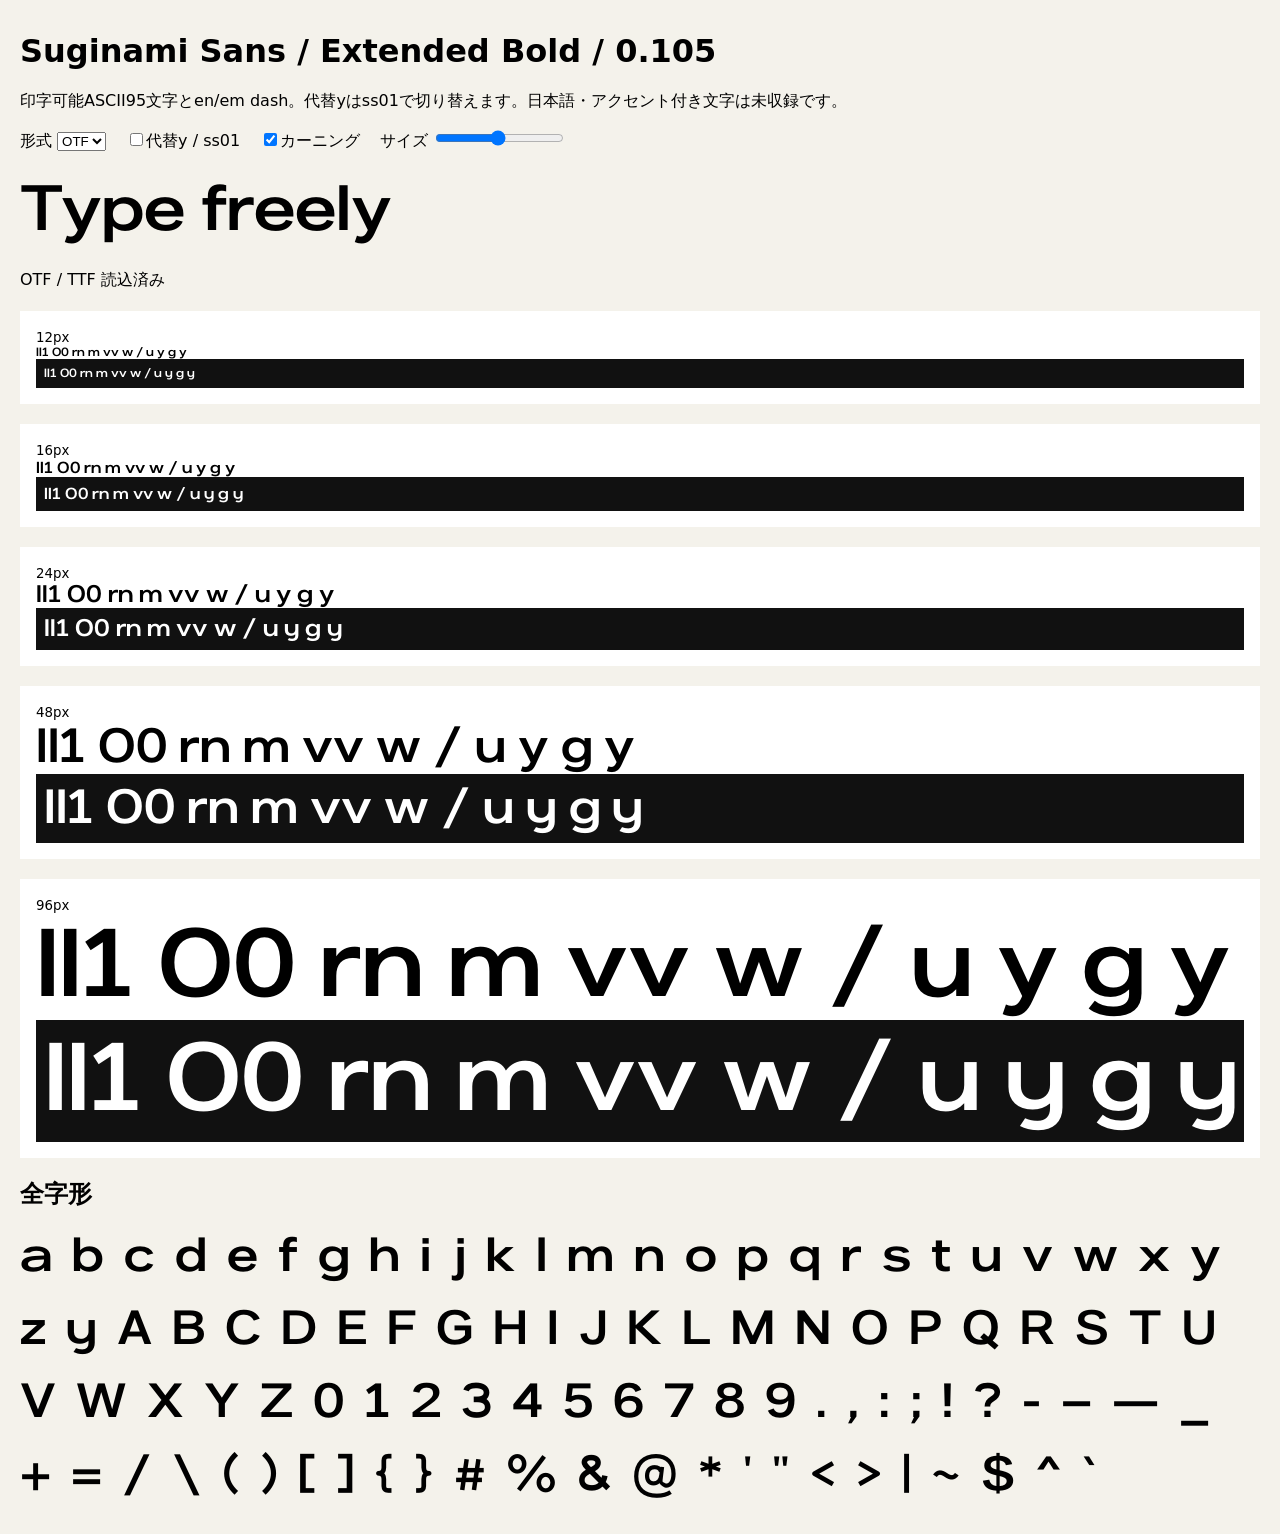
==== proofs/index.html @ 7ced7fb3 "Initialize standalone Suginami Sans Extended Bold 0.105" ====
<!doctype html><html lang="ja"><meta charset="utf-8"><meta name="viewport" content="width=device-width,initial-scale=1"><title>Suginami Sans — 文字見本</title>
<style>@font-face{font-family:SuginamiOTF;src:url('../fonts/SuginamiSans-ExtendedBold.otf');font-weight:700}@font-face{font-family:SuginamiTTF;src:url('../fonts/SuginamiSans-ExtendedBold.ttf');font-weight:700}:root{--face:SuginamiOTF}body{max-width:1400px;margin:32px auto;padding:0 20px;font-family:system-ui;background:#f4f2eb}section{margin:20px 0;padding:16px;background:white;overflow:auto}.sample{font-family:var(--face);font-weight:700;font-kerning:normal;font-synthesis:none;white-space:nowrap}.alt{font-feature-settings:"ss01" 1}.dark{background:#111;color:white;padding:8px}.grid{display:flex;flex-wrap:wrap;gap:20px}.grid span{font-size:48px}#editor{font-size:64px;overflow:auto;padding:24px 0}label{margin-right:20px}</style>
<h1>Suginami Sans / Extended Bold / 0.105</h1><p>印字可能ASCII95文字とen/em dash。代替yはss01で切り替えます。日本語・アクセント付き文字は未収録です。</p>
<label>形式 <select id="format"><option value="SuginamiOTF">OTF</option><option value="SuginamiTTF">TTF</option></select></label><label><input id="alternate" type="checkbox">代替y / ss01</label><label><input id="kern" type="checkbox" checked>カーニング</label><label>サイズ <input id="size" type="range" min="12" max="120" value="64"></label>
<div id="editor" class="sample" contenteditable="true" spellcheck="false">Type freely</div><div id="status" aria-live="polite">フォント読込中</div>
<section><small>12px</small><div class="sample" style="font-size:12px">Il1 O0 rn m vv w / u y g y</div><div class="sample alt dark" style="font-size:12px">Il1 O0 rn m vv w / u y g y</div></section><section><small>16px</small><div class="sample" style="font-size:16px">Il1 O0 rn m vv w / u y g y</div><div class="sample alt dark" style="font-size:16px">Il1 O0 rn m vv w / u y g y</div></section><section><small>24px</small><div class="sample" style="font-size:24px">Il1 O0 rn m vv w / u y g y</div><div class="sample alt dark" style="font-size:24px">Il1 O0 rn m vv w / u y g y</div></section><section><small>48px</small><div class="sample" style="font-size:48px">Il1 O0 rn m vv w / u y g y</div><div class="sample alt dark" style="font-size:48px">Il1 O0 rn m vv w / u y g y</div></section><section><small>96px</small><div class="sample" style="font-size:96px">Il1 O0 rn m vv w / u y g y</div><div class="sample alt dark" style="font-size:96px">Il1 O0 rn m vv w / u y g y</div></section><h2>全字形</h2><div class="grid"><span class="sample " title="a">a</span><span class="sample " title="b">b</span><span class="sample " title="c">c</span><span class="sample " title="d">d</span><span class="sample " title="e">e</span><span class="sample " title="f">f</span><span class="sample " title="g">g</span><span class="sample " title="h">h</span><span class="sample " title="i">i</span><span class="sample " title="j">j</span><span class="sample " title="k">k</span><span class="sample " title="l">l</span><span class="sample " title="m">m</span><span class="sample " title="n">n</span><span class="sample " title="o">o</span><span class="sample " title="p">p</span><span class="sample " title="q">q</span><span class="sample " title="r">r</span><span class="sample " title="s">s</span><span class="sample " title="t">t</span><span class="sample " title="u">u</span><span class="sample " title="v">v</span><span class="sample " title="w">w</span><span class="sample " title="x">x</span><span class="sample " title="y">y</span><span class="sample " title="z">z</span><span class="sample alt" title="y.alt">y</span><span class="sample " title="uni0041">A</span><span class="sample " title="uni0042">B</span><span class="sample " title="uni0043">C</span><span class="sample " title="uni0044">D</span><span class="sample " title="uni0045">E</span><span class="sample " title="uni0046">F</span><span class="sample " title="uni0047">G</span><span class="sample " title="uni0048">H</span><span class="sample " title="uni0049">I</span><span class="sample " title="uni004A">J</span><span class="sample " title="uni004B">K</span><span class="sample " title="uni004C">L</span><span class="sample " title="uni004D">M</span><span class="sample " title="uni004E">N</span><span class="sample " title="uni004F">O</span><span class="sample " title="uni0050">P</span><span class="sample " title="uni0051">Q</span><span class="sample " title="uni0052">R</span><span class="sample " title="uni0053">S</span><span class="sample " title="uni0054">T</span><span class="sample " title="uni0055">U</span><span class="sample " title="uni0056">V</span><span class="sample " title="uni0057">W</span><span class="sample " title="uni0058">X</span><span class="sample " title="uni0059">Y</span><span class="sample " title="uni005A">Z</span><span class="sample " title="uni0030">0</span><span class="sample " title="uni0031">1</span><span class="sample " title="uni0032">2</span><span class="sample " title="uni0033">3</span><span class="sample " title="uni0034">4</span><span class="sample " title="uni0035">5</span><span class="sample " title="uni0036">6</span><span class="sample " title="uni0037">7</span><span class="sample " title="uni0038">8</span><span class="sample " title="uni0039">9</span><span class="sample " title="uni002E">.</span><span class="sample " title="uni002C">,</span><span class="sample " title="uni003A">:</span><span class="sample " title="uni003B">;</span><span class="sample " title="uni0021">!</span><span class="sample " title="uni003F">?</span><span class="sample " title="uni002D">-</span><span class="sample " title="uni2013">–</span><span class="sample " title="uni2014">—</span><span class="sample " title="uni005F">_</span><span class="sample " title="uni002B">+</span><span class="sample " title="uni003D">=</span><span class="sample " title="uni002F">/</span><span class="sample " title="uni005C">\</span><span class="sample " title="uni0028">(</span><span class="sample " title="uni0029">)</span><span class="sample " title="uni005B">[</span><span class="sample " title="uni005D">]</span><span class="sample " title="uni007B">{</span><span class="sample " title="uni007D">}</span><span class="sample " title="uni0023">#</span><span class="sample " title="uni0025">%</span><span class="sample " title="uni0026">&amp;</span><span class="sample " title="uni0040">@</span><span class="sample " title="uni002A">*</span><span class="sample " title="uni0027">&#x27;</span><span class="sample " title="uni0022">&quot;</span><span class="sample " title="uni003C">&lt;</span><span class="sample " title="uni003E">&gt;</span><span class="sample " title="uni007C">|</span><span class="sample " title="uni007E">~</span><span class="sample " title="uni0024">$</span><span class="sample " title="uni005E">^</span><span class="sample " title="uni0060">`</span></div>
<script>const editor=document.getElementById('editor');document.getElementById('format').onchange=e=>document.documentElement.style.setProperty('--face',e.target.value);document.getElementById('alternate').onchange=e=>editor.classList.toggle('alt',e.target.checked);document.getElementById('kern').onchange=e=>editor.style.fontKerning=e.target.checked?'normal':'none';document.getElementById('size').oninput=e=>editor.style.fontSize=e.target.value+'px';Promise.all(['SuginamiOTF','SuginamiTTF'].map(f=>document.fonts.load('700 64px '+f,'Type freely'))).then(faces=>{document.getElementById('status').textContent=faces.every(f=>f.length)?'OTF / TTF 読込済み':'フォント読込失敗'}).catch(()=>document.getElementById('status').textContent='フォント読込失敗');</script></html>
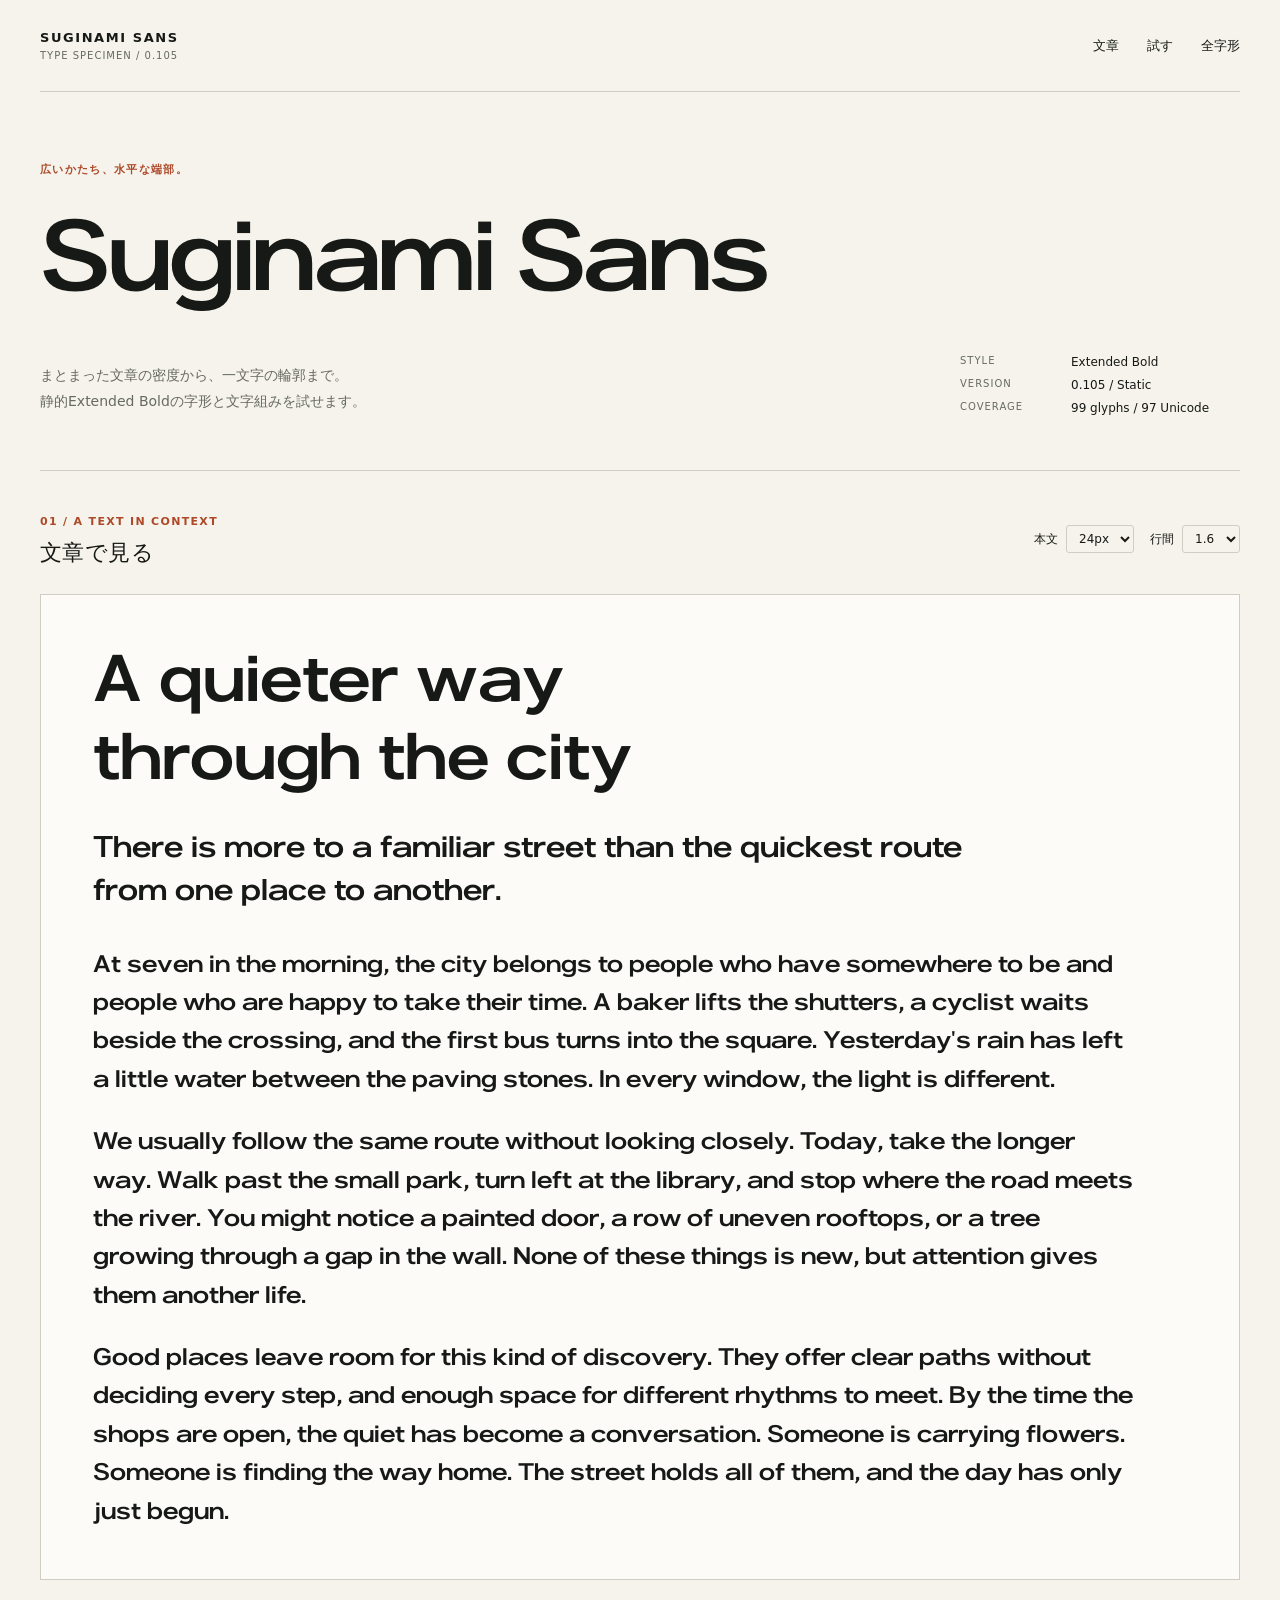
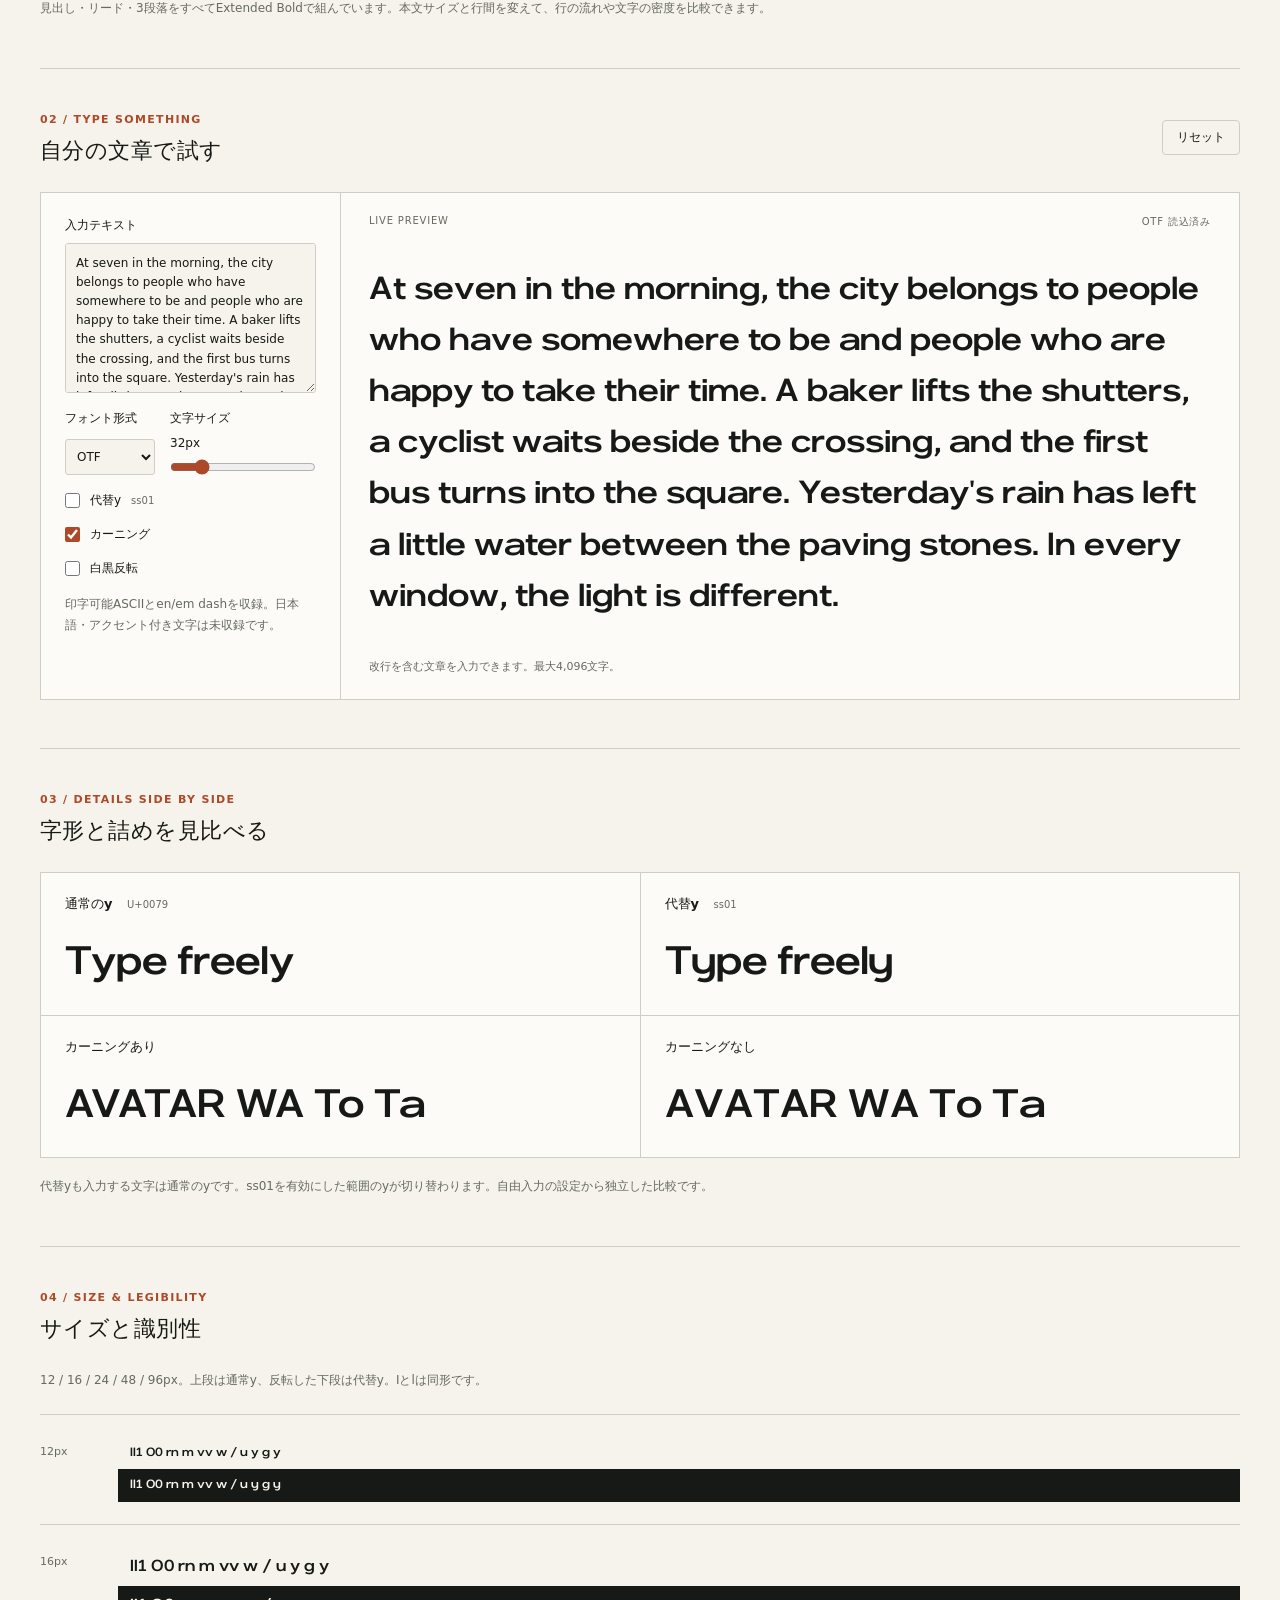
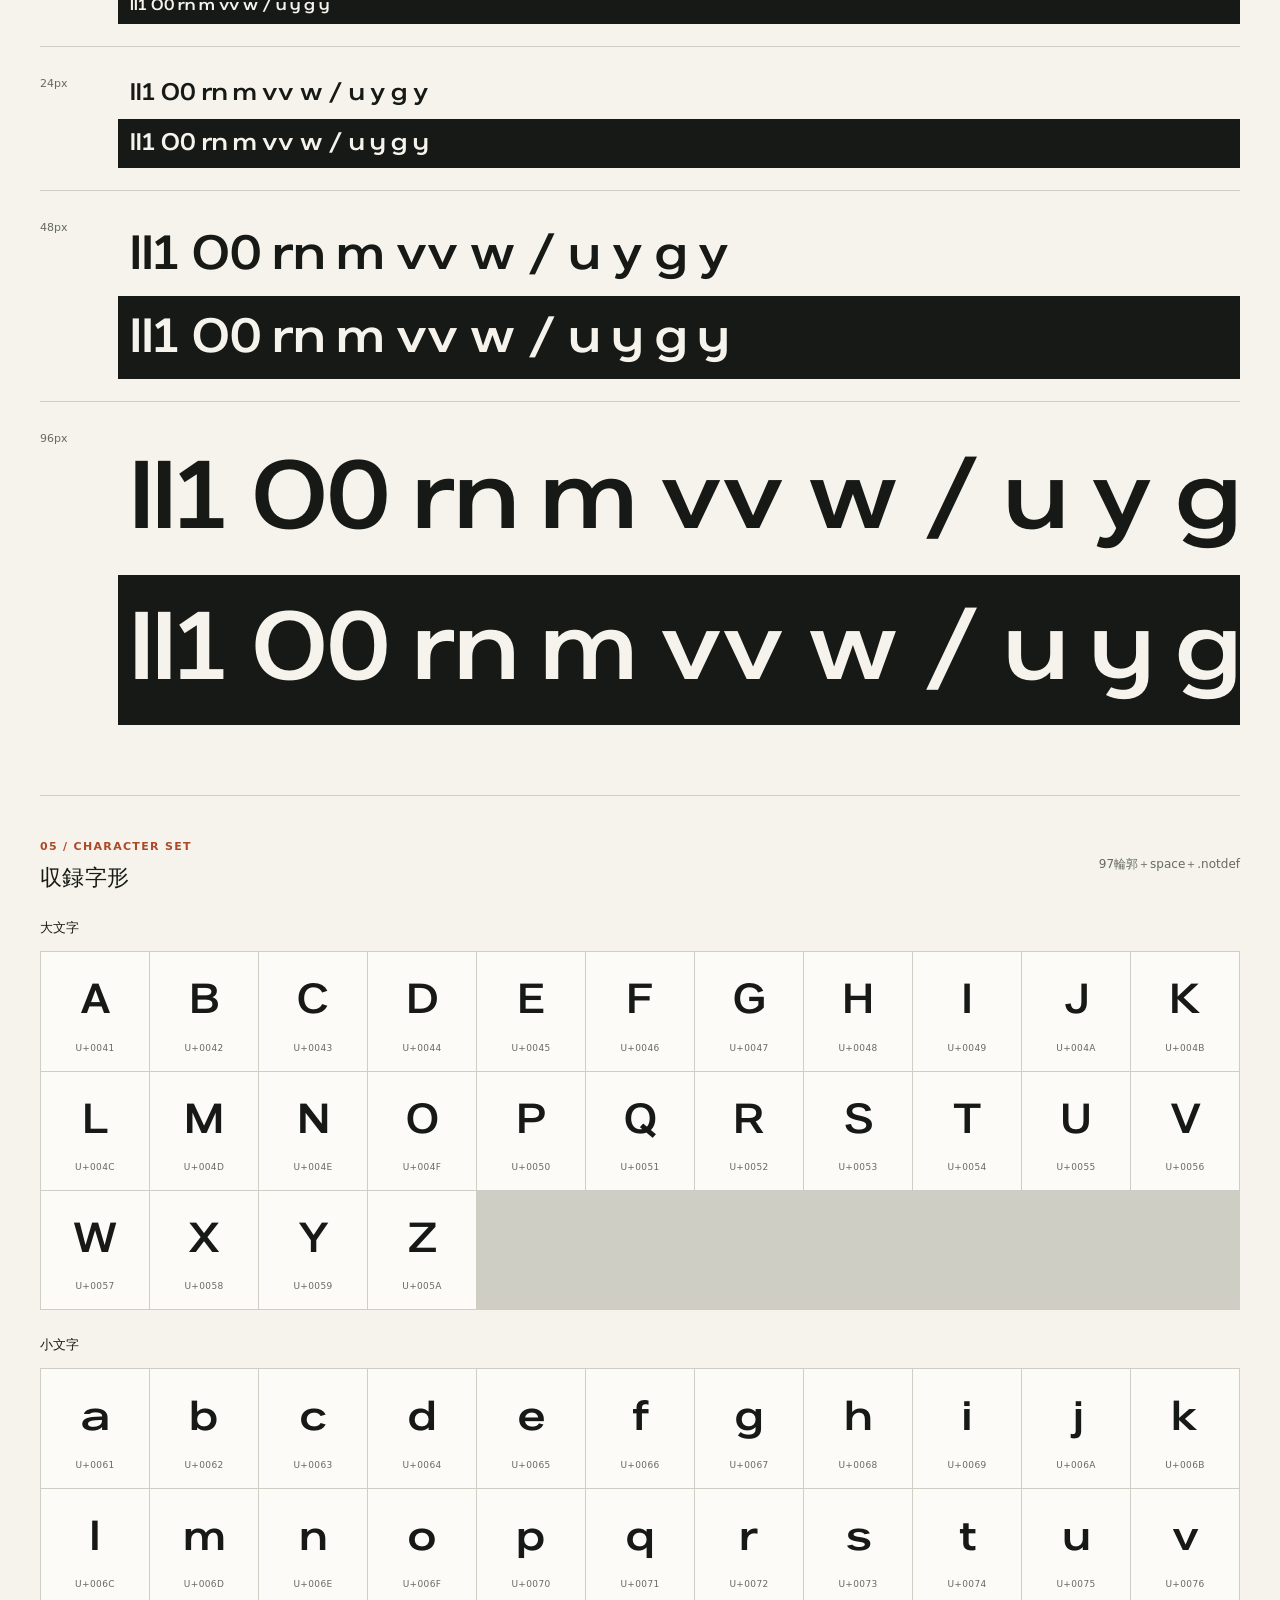
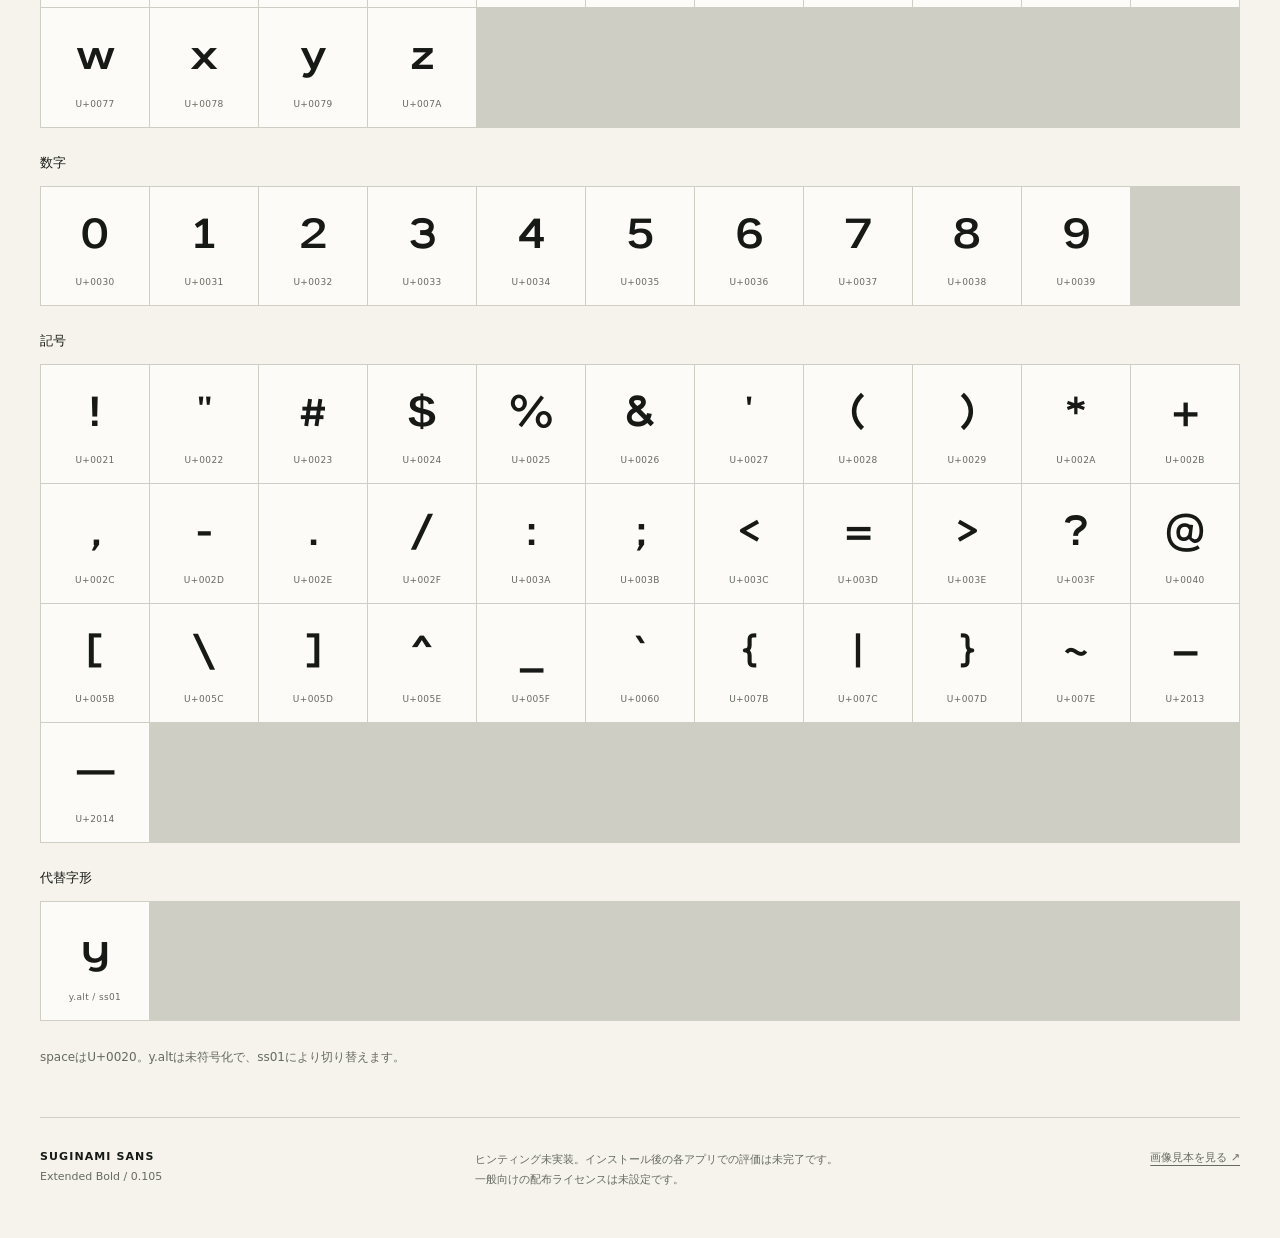
==== commit ce56bf21: "Expand prose specimens and package standalone Extended Bold release" ====
--- a/proofs/index.html
+++ b/proofs/index.html
@@ -1,7 +1,57 @@
-<!doctype html><html lang="ja"><meta charset="utf-8"><meta name="viewport" content="width=device-width,initial-scale=1"><title>Suginami Sans — 文字見本</title>
-<style>@font-face{font-family:SuginamiOTF;src:url('../fonts/SuginamiSans-ExtendedBold.otf');font-weight:700}@font-face{font-family:SuginamiTTF;src:url('../fonts/SuginamiSans-ExtendedBold.ttf');font-weight:700}:root{--face:SuginamiOTF}body{max-width:1400px;margin:32px auto;padding:0 20px;font-family:system-ui;background:#f4f2eb}section{margin:20px 0;padding:16px;background:white;overflow:auto}.sample{font-family:var(--face);font-weight:700;font-kerning:normal;font-synthesis:none;white-space:nowrap}.alt{font-feature-settings:"ss01" 1}.dark{background:#111;color:white;padding:8px}.grid{display:flex;flex-wrap:wrap;gap:20px}.grid span{font-size:48px}#editor{font-size:64px;overflow:auto;padding:24px 0}label{margin-right:20px}</style>
-<h1>Suginami Sans / Extended Bold / 0.105</h1><p>印字可能ASCII95文字とen/em dash。代替yはss01で切り替えます。日本語・アクセント付き文字は未収録です。</p>
-<label>形式 <select id="format"><option value="SuginamiOTF">OTF</option><option value="SuginamiTTF">TTF</option></select></label><label><input id="alternate" type="checkbox">代替y / ss01</label><label><input id="kern" type="checkbox" checked>カーニング</label><label>サイズ <input id="size" type="range" min="12" max="120" value="64"></label>
-<div id="editor" class="sample" contenteditable="true" spellcheck="false">Type freely</div><div id="status" aria-live="polite">フォント読込中</div>
-<section><small>12px</small><div class="sample" style="font-size:12px">Il1 O0 rn m vv w / u y g y</div><div class="sample alt dark" style="font-size:12px">Il1 O0 rn m vv w / u y g y</div></section><section><small>16px</small><div class="sample" style="font-size:16px">Il1 O0 rn m vv w / u y g y</div><div class="sample alt dark" style="font-size:16px">Il1 O0 rn m vv w / u y g y</div></section><section><small>24px</small><div class="sample" style="font-size:24px">Il1 O0 rn m vv w / u y g y</div><div class="sample alt dark" style="font-size:24px">Il1 O0 rn m vv w / u y g y</div></section><section><small>48px</small><div class="sample" style="font-size:48px">Il1 O0 rn m vv w / u y g y</div><div class="sample alt dark" style="font-size:48px">Il1 O0 rn m vv w / u y g y</div></section><section><small>96px</small><div class="sample" style="font-size:96px">Il1 O0 rn m vv w / u y g y</div><div class="sample alt dark" style="font-size:96px">Il1 O0 rn m vv w / u y g y</div></section><h2>全字形</h2><div class="grid"><span class="sample " title="a">a</span><span class="sample " title="b">b</span><span class="sample " title="c">c</span><span class="sample " title="d">d</span><span class="sample " title="e">e</span><span class="sample " title="f">f</span><span class="sample " title="g">g</span><span class="sample " title="h">h</span><span class="sample " title="i">i</span><span class="sample " title="j">j</span><span class="sample " title="k">k</span><span class="sample " title="l">l</span><span class="sample " title="m">m</span><span class="sample " title="n">n</span><span class="sample " title="o">o</span><span class="sample " title="p">p</span><span class="sample " title="q">q</span><span class="sample " title="r">r</span><span class="sample " title="s">s</span><span class="sample " title="t">t</span><span class="sample " title="u">u</span><span class="sample " title="v">v</span><span class="sample " title="w">w</span><span class="sample " title="x">x</span><span class="sample " title="y">y</span><span class="sample " title="z">z</span><span class="sample alt" title="y.alt">y</span><span class="sample " title="uni0041">A</span><span class="sample " title="uni0042">B</span><span class="sample " title="uni0043">C</span><span class="sample " title="uni0044">D</span><span class="sample " title="uni0045">E</span><span class="sample " title="uni0046">F</span><span class="sample " title="uni0047">G</span><span class="sample " title="uni0048">H</span><span class="sample " title="uni0049">I</span><span class="sample " title="uni004A">J</span><span class="sample " title="uni004B">K</span><span class="sample " title="uni004C">L</span><span class="sample " title="uni004D">M</span><span class="sample " title="uni004E">N</span><span class="sample " title="uni004F">O</span><span class="sample " title="uni0050">P</span><span class="sample " title="uni0051">Q</span><span class="sample " title="uni0052">R</span><span class="sample " title="uni0053">S</span><span class="sample " title="uni0054">T</span><span class="sample " title="uni0055">U</span><span class="sample " title="uni0056">V</span><span class="sample " title="uni0057">W</span><span class="sample " title="uni0058">X</span><span class="sample " title="uni0059">Y</span><span class="sample " title="uni005A">Z</span><span class="sample " title="uni0030">0</span><span class="sample " title="uni0031">1</span><span class="sample " title="uni0032">2</span><span class="sample " title="uni0033">3</span><span class="sample " title="uni0034">4</span><span class="sample " title="uni0035">5</span><span class="sample " title="uni0036">6</span><span class="sample " title="uni0037">7</span><span class="sample " title="uni0038">8</span><span class="sample " title="uni0039">9</span><span class="sample " title="uni002E">.</span><span class="sample " title="uni002C">,</span><span class="sample " title="uni003A">:</span><span class="sample " title="uni003B">;</span><span class="sample " title="uni0021">!</span><span class="sample " title="uni003F">?</span><span class="sample " title="uni002D">-</span><span class="sample " title="uni2013">–</span><span class="sample " title="uni2014">—</span><span class="sample " title="uni005F">_</span><span class="sample " title="uni002B">+</span><span class="sample " title="uni003D">=</span><span class="sample " title="uni002F">/</span><span class="sample " title="uni005C">\</span><span class="sample " title="uni0028">(</span><span class="sample " title="uni0029">)</span><span class="sample " title="uni005B">[</span><span class="sample " title="uni005D">]</span><span class="sample " title="uni007B">{</span><span class="sample " title="uni007D">}</span><span class="sample " title="uni0023">#</span><span class="sample " title="uni0025">%</span><span class="sample " title="uni0026">&amp;</span><span class="sample " title="uni0040">@</span><span class="sample " title="uni002A">*</span><span class="sample " title="uni0027">&#x27;</span><span class="sample " title="uni0022">&quot;</span><span class="sample " title="uni003C">&lt;</span><span class="sample " title="uni003E">&gt;</span><span class="sample " title="uni007C">|</span><span class="sample " title="uni007E">~</span><span class="sample " title="uni0024">$</span><span class="sample " title="uni005E">^</span><span class="sample " title="uni0060">`</span></div>
-<script>const editor=document.getElementById('editor');document.getElementById('format').onchange=e=>document.documentElement.style.setProperty('--face',e.target.value);document.getElementById('alternate').onchange=e=>editor.classList.toggle('alt',e.target.checked);document.getElementById('kern').onchange=e=>editor.style.fontKerning=e.target.checked?'normal':'none';document.getElementById('size').oninput=e=>editor.style.fontSize=e.target.value+'px';Promise.all(['SuginamiOTF','SuginamiTTF'].map(f=>document.fonts.load('700 64px '+f,'Type freely'))).then(faces=>{document.getElementById('status').textContent=faces.every(f=>f.length)?'OTF / TTF 読込済み':'フォント読込失敗'}).catch(()=>document.getElementById('status').textContent='フォント読込失敗');</script></html>+<!doctype html>
+<html lang="ja">
+<head>
+  <meta charset="utf-8">
+  <meta name="viewport" content="width=device-width,initial-scale=1">
+  <meta name="color-scheme" content="light dark">
+  <title>Suginami Sans — Extended Bold 見本</title>
+  <link rel="stylesheet" href="specimen.css">
+  <script id="specimen-data" type="application/json">{"version": "0.105", "encoded": [32, 33, 34, 35, 36, 37, 38, 39, 40, 41, 42, 43, 44, 45, 46, 47, 48, 49, 50, 51, 52, 53, 54, 55, 56, 57, 58, 59, 60, 61, 62, 63, 64, 65, 66, 67, 68, 69, 70, 71, 72, 73, 74, 75, 76, 77, 78, 79, 80, 81, 82, 83, 84, 85, 86, 87, 88, 89, 90, 91, 92, 93, 94, 95, 96, 97, 98, 99, 100, 101, 102, 103, 104, 105, 106, 107, 108, 109, 110, 111, 112, 113, 114, 115, 116, 117, 118, 119, 120, 121, 122, 123, 124, 125, 126, 8211, 8212], "article": {"title": "A quieter way through the city", "deck": "There is more to a familiar street than the quickest route from one place to another.", "paragraphs": ["At seven in the morning, the city belongs to people who have somewhere to be and people who are happy to take their time. A baker lifts the shutters, a cyclist waits beside the crossing, and the first bus turns into the square. Yesterday's rain has left a little water between the paving stones. In every window, the light is different.", "We usually follow the same route without looking closely. Today, take the longer way. Walk past the small park, turn left at the library, and stop where the road meets the river. You might notice a painted door, a row of uneven rooftops, or a tree growing through a gap in the wall. None of these things is new, but attention gives them another life.", "Good places leave room for this kind of discovery. They offer clear paths without deciding every step, and enough space for different rhythms to meet. By the time the shops are open, the quiet has become a conversation. Someone is carrying flowers. Someone is finding the way home. The street holds all of them, and the day has only just begun."]}, "expected_widths_100px": {"otf": {"default": 582.6, "alternate": 581.0, "kern_on": 909.2, "kern_off": 959.4}, "ttf": {"default": 582.6, "alternate": 581.0, "kern_on": 909.2, "kern_off": 959.4}}}</script>
+  <script src="specimen.js" defer></script>
+</head>
+<body>
+  <header class="masthead wrap">
+    <a class="identity" href="#top">SUGINAMI SANS<span>TYPE SPECIMEN / 0.105</span></a>
+    <nav aria-label="ページ内"><a href="#reading">文章</a><a href="#try">試す</a><a href="#characters">全字形</a></nav>
+  </header>
+  <main id="top" class="wrap">
+    <section class="intro" aria-labelledby="title">
+      <div class="eyebrow">広いかたち、水平な端部。</div>
+      <h1 id="title" class="face">Suginami Sans</h1>
+      <div class="intro-bottom"><p>まとまった文章の密度から、一文字の輪郭まで。<br>静的Extended Boldの字形と文字組みを試せます。</p><dl class="specs"><div><dt>STYLE</dt><dd>Extended Bold</dd></div><div><dt>VERSION</dt><dd>0.105 / Static</dd></div><div><dt>COVERAGE</dt><dd>99 glyphs / 97 Unicode</dd></div></dl></div>
+    </section>
+
+    <section id="reading" class="section" aria-labelledby="reading-title">
+      <div class="section-heading"><div><span class="eyebrow">01 / A TEXT IN CONTEXT</span><h2 id="reading-title">文章で見る</h2></div><div class="reading-controls"><label for="reading-size">本文 <select id="reading-size"><option value="16">16px</option><option value="24" selected>24px</option><option value="32">32px</option></select></label><label for="leading">行間 <select id="leading"><option value="1.3">1.3</option><option value="1.6" selected>1.6</option><option value="1.9">1.9</option></select></label></div></div>
+      <article class="reading face" lang="en"><h3>A quieter way through the city</h3><p class="deck">There is more to a familiar street than the quickest route from one place to another.</p><div id="paragraphs" class="paragraphs"><p>At seven in the morning, the city belongs to people who have somewhere to be and people who are happy to take their time. A baker lifts the shutters, a cyclist waits beside the crossing, and the first bus turns into the square. Yesterday&#x27;s rain has left a little water between the paving stones. In every window, the light is different.</p><p>We usually follow the same route without looking closely. Today, take the longer way. Walk past the small park, turn left at the library, and stop where the road meets the river. You might notice a painted door, a row of uneven rooftops, or a tree growing through a gap in the wall. None of these things is new, but attention gives them another life.</p><p>Good places leave room for this kind of discovery. They offer clear paths without deciding every step, and enough space for different rhythms to meet. By the time the shops are open, the quiet has become a conversation. Someone is carrying flowers. Someone is finding the way home. The street holds all of them, and the day has only just begun.</p></div></article>
+      <p class="hint">見出し・リード・3段落をすべてExtended Boldで組んでいます。本文サイズと行間を変えて、行の流れや文字の密度を比較できます。</p>
+    </section>
+
+    <section id="try" class="section" aria-labelledby="try-title">
+      <div class="section-heading"><div><span class="eyebrow">02 / TYPE SOMETHING</span><h2 id="try-title">自分の文章で試す</h2></div><button id="reset" class="quiet" type="button">リセット</button></div>
+      <div class="workspace">
+        <div class="settings">
+          <label class="field" for="text-input">入力テキスト<textarea id="text-input" rows="6" maxlength="4096" spellcheck="false"></textarea></label>
+          <div class="control-row"><label class="field" for="format">フォント形式<select id="format"><option value="otf">OTF</option><option value="ttf">TTF</option></select></label><label class="field" for="size">文字サイズ <output id="size-label" for="size">32px</output><input id="size" type="range" min="12" max="120" value="32"></label></div>
+          <label class="check"><input id="alternate" type="checkbox">代替y <span>ss01</span></label>
+          <label class="check"><input id="kern" type="checkbox" checked>カーニング</label>
+          <label class="check"><input id="reverse" type="checkbox">白黒反転</label>
+          <p class="hint">印字可能ASCIIとen/em dashを収録。日本語・アクセント付き文字は未収録です。</p>
+        </div>
+        <div class="preview-area"><div class="preview-caption"><span>LIVE PREVIEW</span><span id="font-status" role="status">読込中…</span></div><div id="preview" class="face" aria-label="入力テキストの見本"></div><p id="unsupported" class="warning" role="status" hidden></p><p class="preview-note">改行を含む文章を入力できます。最大4,096文字。</p></div>
+      </div>
+    </section>
+
+    <section id="compare" class="section" aria-labelledby="compare-title">
+      <div class="section-heading"><div><span class="eyebrow">03 / DETAILS SIDE BY SIDE</span><h2 id="compare-title">字形と詰めを見比べる</h2></div></div>
+      <div class="comparison-grid"><article class="comparison"><h3>通常のy <span>U+0079</span></h3><div class="scroll"><span id="compare-default" class="face comparison-text">Type freely</span></div></article><article class="comparison"><h3>代替y <span>ss01</span></h3><div class="scroll"><span id="compare-alternate" class="face comparison-text alternate">Type freely</span></div></article><article class="comparison"><h3>カーニングあり</h3><div class="scroll"><span id="compare-kern-on" class="face comparison-text">AVATAR WA To Ta</span></div></article><article class="comparison"><h3>カーニングなし</h3><div class="scroll"><span id="compare-kern-off" class="face comparison-text unkerned">AVATAR WA To Ta</span></div></article></div>
+      <p class="hint">代替yも入力する文字は通常のyです。ss01を有効にした範囲のyが切り替わります。自由入力の設定から独立した比較です。</p>
+    </section>
+
+    <section id="sizes" class="section" aria-labelledby="sizes-title"><div class="section-heading"><div><span class="eyebrow">04 / SIZE & LEGIBILITY</span><h2 id="sizes-title">サイズと識別性</h2></div></div><p class="hint">12 / 16 / 24 / 48 / 96px。上段は通常y、反転した下段は代替y。Iとlは同形です。</p><div class="size-list"><div class="size-row"><small>12px</small><div class="scroll"><div class="face size-example" style="font-size:12px">Il1 O0 rn m vv w / u y g y</div><div class="face size-example alternate inverse" style="font-size:12px">Il1 O0 rn m vv w / u y g y</div></div></div><div class="size-row"><small>16px</small><div class="scroll"><div class="face size-example" style="font-size:16px">Il1 O0 rn m vv w / u y g y</div><div class="face size-example alternate inverse" style="font-size:16px">Il1 O0 rn m vv w / u y g y</div></div></div><div class="size-row"><small>24px</small><div class="scroll"><div class="face size-example" style="font-size:24px">Il1 O0 rn m vv w / u y g y</div><div class="face size-example alternate inverse" style="font-size:24px">Il1 O0 rn m vv w / u y g y</div></div></div><div class="size-row"><small>48px</small><div class="scroll"><div class="face size-example" style="font-size:48px">Il1 O0 rn m vv w / u y g y</div><div class="face size-example alternate inverse" style="font-size:48px">Il1 O0 rn m vv w / u y g y</div></div></div><div class="size-row"><small>96px</small><div class="scroll"><div class="face size-example" style="font-size:96px">Il1 O0 rn m vv w / u y g y</div><div class="face size-example alternate inverse" style="font-size:96px">Il1 O0 rn m vv w / u y g y</div></div></div></div></section>
+
+    <section id="characters" class="section" aria-labelledby="characters-title"><div class="section-heading"><div><span class="eyebrow">05 / CHARACTER SET</span><h2 id="characters-title">収録字形</h2></div><span class="hint">97輪郭＋space＋.notdef</span></div><h3>大文字</h3><div class="glyph-grid"><div class="glyph"><span class="face">A</span><small>U+0041</small></div><div class="glyph"><span class="face">B</span><small>U+0042</small></div><div class="glyph"><span class="face">C</span><small>U+0043</small></div><div class="glyph"><span class="face">D</span><small>U+0044</small></div><div class="glyph"><span class="face">E</span><small>U+0045</small></div><div class="glyph"><span class="face">F</span><small>U+0046</small></div><div class="glyph"><span class="face">G</span><small>U+0047</small></div><div class="glyph"><span class="face">H</span><small>U+0048</small></div><div class="glyph"><span class="face">I</span><small>U+0049</small></div><div class="glyph"><span class="face">J</span><small>U+004A</small></div><div class="glyph"><span class="face">K</span><small>U+004B</small></div><div class="glyph"><span class="face">L</span><small>U+004C</small></div><div class="glyph"><span class="face">M</span><small>U+004D</small></div><div class="glyph"><span class="face">N</span><small>U+004E</small></div><div class="glyph"><span class="face">O</span><small>U+004F</small></div><div class="glyph"><span class="face">P</span><small>U+0050</small></div><div class="glyph"><span class="face">Q</span><small>U+0051</small></div><div class="glyph"><span class="face">R</span><small>U+0052</small></div><div class="glyph"><span class="face">S</span><small>U+0053</small></div><div class="glyph"><span class="face">T</span><small>U+0054</small></div><div class="glyph"><span class="face">U</span><small>U+0055</small></div><div class="glyph"><span class="face">V</span><small>U+0056</small></div><div class="glyph"><span class="face">W</span><small>U+0057</small></div><div class="glyph"><span class="face">X</span><small>U+0058</small></div><div class="glyph"><span class="face">Y</span><small>U+0059</small></div><div class="glyph"><span class="face">Z</span><small>U+005A</small></div></div><h3>小文字</h3><div class="glyph-grid"><div class="glyph"><span class="face">a</span><small>U+0061</small></div><div class="glyph"><span class="face">b</span><small>U+0062</small></div><div class="glyph"><span class="face">c</span><small>U+0063</small></div><div class="glyph"><span class="face">d</span><small>U+0064</small></div><div class="glyph"><span class="face">e</span><small>U+0065</small></div><div class="glyph"><span class="face">f</span><small>U+0066</small></div><div class="glyph"><span class="face">g</span><small>U+0067</small></div><div class="glyph"><span class="face">h</span><small>U+0068</small></div><div class="glyph"><span class="face">i</span><small>U+0069</small></div><div class="glyph"><span class="face">j</span><small>U+006A</small></div><div class="glyph"><span class="face">k</span><small>U+006B</small></div><div class="glyph"><span class="face">l</span><small>U+006C</small></div><div class="glyph"><span class="face">m</span><small>U+006D</small></div><div class="glyph"><span class="face">n</span><small>U+006E</small></div><div class="glyph"><span class="face">o</span><small>U+006F</small></div><div class="glyph"><span class="face">p</span><small>U+0070</small></div><div class="glyph"><span class="face">q</span><small>U+0071</small></div><div class="glyph"><span class="face">r</span><small>U+0072</small></div><div class="glyph"><span class="face">s</span><small>U+0073</small></div><div class="glyph"><span class="face">t</span><small>U+0074</small></div><div class="glyph"><span class="face">u</span><small>U+0075</small></div><div class="glyph"><span class="face">v</span><small>U+0076</small></div><div class="glyph"><span class="face">w</span><small>U+0077</small></div><div class="glyph"><span class="face">x</span><small>U+0078</small></div><div class="glyph"><span class="face">y</span><small>U+0079</small></div><div class="glyph"><span class="face">z</span><small>U+007A</small></div></div><h3>数字</h3><div class="glyph-grid"><div class="glyph"><span class="face">0</span><small>U+0030</small></div><div class="glyph"><span class="face">1</span><small>U+0031</small></div><div class="glyph"><span class="face">2</span><small>U+0032</small></div><div class="glyph"><span class="face">3</span><small>U+0033</small></div><div class="glyph"><span class="face">4</span><small>U+0034</small></div><div class="glyph"><span class="face">5</span><small>U+0035</small></div><div class="glyph"><span class="face">6</span><small>U+0036</small></div><div class="glyph"><span class="face">7</span><small>U+0037</small></div><div class="glyph"><span class="face">8</span><small>U+0038</small></div><div class="glyph"><span class="face">9</span><small>U+0039</small></div></div><h3>記号</h3><div class="glyph-grid"><div class="glyph"><span class="face">!</span><small>U+0021</small></div><div class="glyph"><span class="face">&quot;</span><small>U+0022</small></div><div class="glyph"><span class="face">#</span><small>U+0023</small></div><div class="glyph"><span class="face">$</span><small>U+0024</small></div><div class="glyph"><span class="face">%</span><small>U+0025</small></div><div class="glyph"><span class="face">&amp;</span><small>U+0026</small></div><div class="glyph"><span class="face">&#x27;</span><small>U+0027</small></div><div class="glyph"><span class="face">(</span><small>U+0028</small></div><div class="glyph"><span class="face">)</span><small>U+0029</small></div><div class="glyph"><span class="face">*</span><small>U+002A</small></div><div class="glyph"><span class="face">+</span><small>U+002B</small></div><div class="glyph"><span class="face">,</span><small>U+002C</small></div><div class="glyph"><span class="face">-</span><small>U+002D</small></div><div class="glyph"><span class="face">.</span><small>U+002E</small></div><div class="glyph"><span class="face">/</span><small>U+002F</small></div><div class="glyph"><span class="face">:</span><small>U+003A</small></div><div class="glyph"><span class="face">;</span><small>U+003B</small></div><div class="glyph"><span class="face">&lt;</span><small>U+003C</small></div><div class="glyph"><span class="face">=</span><small>U+003D</small></div><div class="glyph"><span class="face">&gt;</span><small>U+003E</small></div><div class="glyph"><span class="face">?</span><small>U+003F</small></div><div class="glyph"><span class="face">@</span><small>U+0040</small></div><div class="glyph"><span class="face">[</span><small>U+005B</small></div><div class="glyph"><span class="face">\</span><small>U+005C</small></div><div class="glyph"><span class="face">]</span><small>U+005D</small></div><div class="glyph"><span class="face">^</span><small>U+005E</small></div><div class="glyph"><span class="face">_</span><small>U+005F</small></div><div class="glyph"><span class="face">`</span><small>U+0060</small></div><div class="glyph"><span class="face">{</span><small>U+007B</small></div><div class="glyph"><span class="face">|</span><small>U+007C</small></div><div class="glyph"><span class="face">}</span><small>U+007D</small></div><div class="glyph"><span class="face">~</span><small>U+007E</small></div><div class="glyph"><span class="face">–</span><small>U+2013</small></div><div class="glyph"><span class="face">—</span><small>U+2014</small></div></div><h3>代替字形</h3><div class="glyph-grid"><div class="glyph"><span class="face alternate">y</span><small>y.alt / ss01</small></div></div><p class="hint">spaceはU+0020。y.altは未符号化で、ss01により切り替えます。</p></section>
+  </main>
+  <footer class="wrap"><div><strong>SUGINAMI SANS</strong><span>Extended Bold / 0.105</span></div><p>ヒンティング未実装。インストール後の各アプリでの評価は未完了です。<br>一般向けの配布ライセンスは未設定です。</p><a href="specimen.png">画像見本を見る ↗</a></footer>
+</body>
+</html>
--- a/proofs/specimen.css
+++ b/proofs/specimen.css
@@ -0,0 +1,8 @@
+@font-face{font-family:SuginamiOTF;src:url('../fonts/SuginamiSans-ExtendedBold.otf') format('opentype');font-weight:700;font-style:normal;font-display:block}
+@font-face{font-family:SuginamiTTF;src:url('../fonts/SuginamiSans-ExtendedBold.ttf') format('truetype');font-weight:700;font-style:normal;font-display:block}
+:root{--face:SuginamiOTF;--paper:#f5f3eb;--card:#fcfbf7;--ink:#171916;--muted:#666a60;--rule:#cfcec4;--accent:#ad4929;color-scheme:light;font-family:system-ui,-apple-system,"Segoe UI",sans-serif;color:var(--ink);background:var(--paper);font-size:15px}
+*{box-sizing:border-box}html{scroll-behavior:smooth;scroll-padding-top:24px}body{margin:0;color:var(--ink);background:var(--paper)}.wrap{width:min(1240px,calc(100% - 80px));margin-inline:auto}a{color:inherit;text-underline-offset:4px}button,input,select,textarea{font:inherit}button,select,input[type=checkbox],input[type=range]{cursor:pointer}button:focus-visible,input:focus-visible,select:focus-visible,textarea:focus-visible,a:focus-visible{outline:2px solid var(--accent);outline-offset:4px}button{color:inherit}.face{font-family:var(--face),sans-serif;font-weight:700;font-synthesis:none;font-kerning:normal;font-style:normal}.alternate{font-feature-settings:"ss01" 1}.unkerned{font-kerning:none}.masthead{display:flex;justify-content:space-between;align-items:center;padding-block:30px;border-bottom:1px solid var(--rule);gap:20px}.identity{text-decoration:none;font-size:13px;letter-spacing:.12em;font-weight:750;display:grid;gap:5px}.identity span{font-size:10px;letter-spacing:.1em;color:var(--muted);font-weight:450}nav{display:flex;gap:28px;font-size:13px}nav a{text-decoration:none}.intro{padding:70px 0 55px}.eyebrow{font-size:11px;letter-spacing:.12em;color:var(--accent);font-weight:650}h1{font-size:clamp(36px,7.8vw,104px);line-height:1.2;letter-spacing:-.025em;margin:24px 0 34px}.intro-bottom{display:flex;justify-content:space-between;align-items:end;gap:40px}.intro-bottom p{font-size:14px;color:var(--muted)}p{line-height:1.85;margin:0}.specs{margin:0;display:grid;gap:9px;min-width:280px}.specs div{display:grid;grid-template-columns:95px auto;gap:16px}.specs dt{font-size:10px;color:var(--muted);letter-spacing:.1em}.specs dd{font-size:12px;margin:0}.section{border-top:1px solid var(--rule);padding:40px 0 48px;min-width:0}.section-heading{display:flex;justify-content:space-between;align-items:center;gap:20px;margin-bottom:26px}h2{font-size:22px;font-weight:550;letter-spacing:.02em;margin:9px 0 0}h3{font-size:13px;font-weight:550;margin:25px 0 14px}h3 span{font-size:10px;font-weight:400;color:var(--muted);margin-left:10px}.quiet{background:none;border:1px solid var(--rule);border-radius:4px;padding:8px 14px;font-size:12px}.field{display:grid;gap:9px;font-size:12px}.field textarea,.field select,.reading-controls select{width:100%;min-width:0;background:var(--paper);color:var(--ink);border:1px solid var(--rule);border-radius:3px;padding:10px;line-height:1.6}.field textarea{resize:vertical;min-height:150px}.field select{padding:7px}.reading-controls{display:flex;gap:16px}.reading-controls label{display:flex;align-items:center;gap:8px;font-size:12px;white-space:nowrap}.reading-controls select{padding:5px 8px;width:auto}.reading{background:var(--card);border:1px solid var(--rule);padding:48px 52px;margin-bottom:18px}.reading h3{font:inherit;font-size:clamp(34px,5.2vw,66px);line-height:1.18;max-width:17ch;margin:0 0 28px}.reading .deck{font-size:clamp(20px,2.8vw,30px);line-height:1.45;margin:0 0 32px;max-width:45ch}.paragraphs{font-size:24px;line-height:1.6;max-width:65ch}.paragraphs p{line-height:inherit;margin:0 0 1em}.paragraphs p:last-child{margin:0}.workspace{display:grid;grid-template-columns:300px minmax(0,1fr);border:1px solid var(--rule);background:var(--card)}.settings{padding:24px;border-right:1px solid var(--rule);display:grid;gap:17px;align-content:start}.control-row{display:grid;grid-template-columns:90px minmax(0,1fr);gap:15px}input[type=range]{width:100%;accent-color:var(--accent);margin:0}input[type=checkbox]{accent-color:var(--accent);width:15px;height:15px;margin:0}.check{display:flex;align-items:center;gap:10px;font-size:12px}.check span{color:var(--muted);font-size:10px}.hint{font-size:12px;color:var(--muted);line-height:1.8}.preview-area{padding:22px 28px;min-width:0;display:flex;flex-direction:column;min-height:360px}.preview-caption{display:flex;justify-content:space-between;gap:12px;font-size:10px;letter-spacing:.08em;color:var(--muted)}#preview{font-size:32px;line-height:1.6;padding:35px 0;white-space:pre-wrap;overflow-wrap:anywhere;max-width:100%;min-height:210px;flex:1}.preview-note{font-size:11px;color:var(--muted)}.warning{font-size:12px;color:var(--accent);padding:10px 0}.comparison-grid{display:grid;grid-template-columns:minmax(0,1fr) minmax(0,1fr);gap:1px;background:var(--rule);border:1px solid var(--rule);margin-bottom:18px}.comparison{padding:22px 24px;background:var(--card);min-width:0}.comparison h3{margin:0 0 20px}.comparison-text{font-size:clamp(22px,3.1vw,42px);display:inline-block;white-space:nowrap;line-height:1.5}.scroll{overflow-x:auto;min-width:0;max-width:100%}.size-list{margin-top:22px}.size-row{display:grid;grid-template-columns:62px minmax(0,1fr);gap:16px;border-top:1px solid var(--rule);padding:22px 0}.size-row>small{font-size:11px;color:var(--muted);padding-top:8px}.size-example{white-space:nowrap;line-height:1.4;width:max-content;min-width:100%;padding:8px 12px}.inverse{background:var(--ink);color:var(--paper)}.glyph-grid{display:grid;grid-template-columns:repeat(auto-fill,minmax(105px,1fr));gap:1px;border:1px solid var(--rule);background:var(--rule);margin-bottom:26px}.glyph{display:flex;flex-direction:column;justify-content:center;align-items:center;gap:16px;padding:24px 8px 18px;background:var(--card);min-width:0}.glyph .face{font-size:42px;line-height:1.2}.glyph small{font-size:9px;color:var(--muted);letter-spacing:.04em}footer{border-top:1px solid var(--rule);display:flex;justify-content:space-between;gap:30px;padding-block:32px 48px;font-size:11px;color:var(--muted)}footer strong,footer span{display:block}footer strong{color:var(--ink);font-size:11px;letter-spacing:.1em;margin-bottom:7px}footer a{white-space:nowrap}body.reversed{--paper:#181b18;--card:#20241f;--ink:#f4f2e9;--muted:#b6baad;--rule:#444a40;--accent:#efa884}body.reversed input{color-scheme:dark}[hidden]{display:none!important}
+@media(max-width:800px){.wrap{width:calc(100% - 40px)}.intro{padding:44px 0 36px}.intro-bottom{display:block}.specs{margin-top:26px}.workspace{grid-template-columns:1fr}.settings{border-right:0;border-bottom:1px solid var(--rule)}.preview-area{min-height:260px}.reading{padding:28px}.section-heading{flex-wrap:wrap}.comparison-grid{grid-template-columns:1fr}.comparison-text{font-size:clamp(24px,5vw,40px)}footer{flex-wrap:wrap}.glyph-grid{grid-template-columns:repeat(auto-fill,minmax(78px,1fr))}.glyph .face{font-size:34px}nav{gap:16px}}
+@media(max-width:420px){.wrap{width:calc(100% - 28px)}.masthead{padding-block:20px}.identity{font-size:11px}.identity span{font-size:8px}nav{gap:12px;font-size:11px}.section{padding-block:30px}h2{font-size:20px}.settings,.preview-area{padding:20px}.reading{padding:22px}.paragraphs{font-size:24px}.size-row{grid-template-columns:40px minmax(0,1fr);gap:8px}.section-heading>.hint{max-width:100px;text-align:right}h1{font-size:clamp(26px,7.8vw,36px)}}
+@media(prefers-reduced-motion:reduce){html{scroll-behavior:auto}}
+@media print{.masthead nav,.settings,.quiet,.reading-controls,footer a{display:none}.wrap{width:100%}.intro{padding-top:20px}.workspace{display:block}.preview-area{min-height:150px}.reading{padding:24px}.section{break-inside:avoid}.scroll{overflow:visible}.size-example{font-size:24px!important}.glyph-grid{grid-template-columns:repeat(10,1fr)}body{--paper:white;--card:white;--ink:black;--rule:#ccc}}
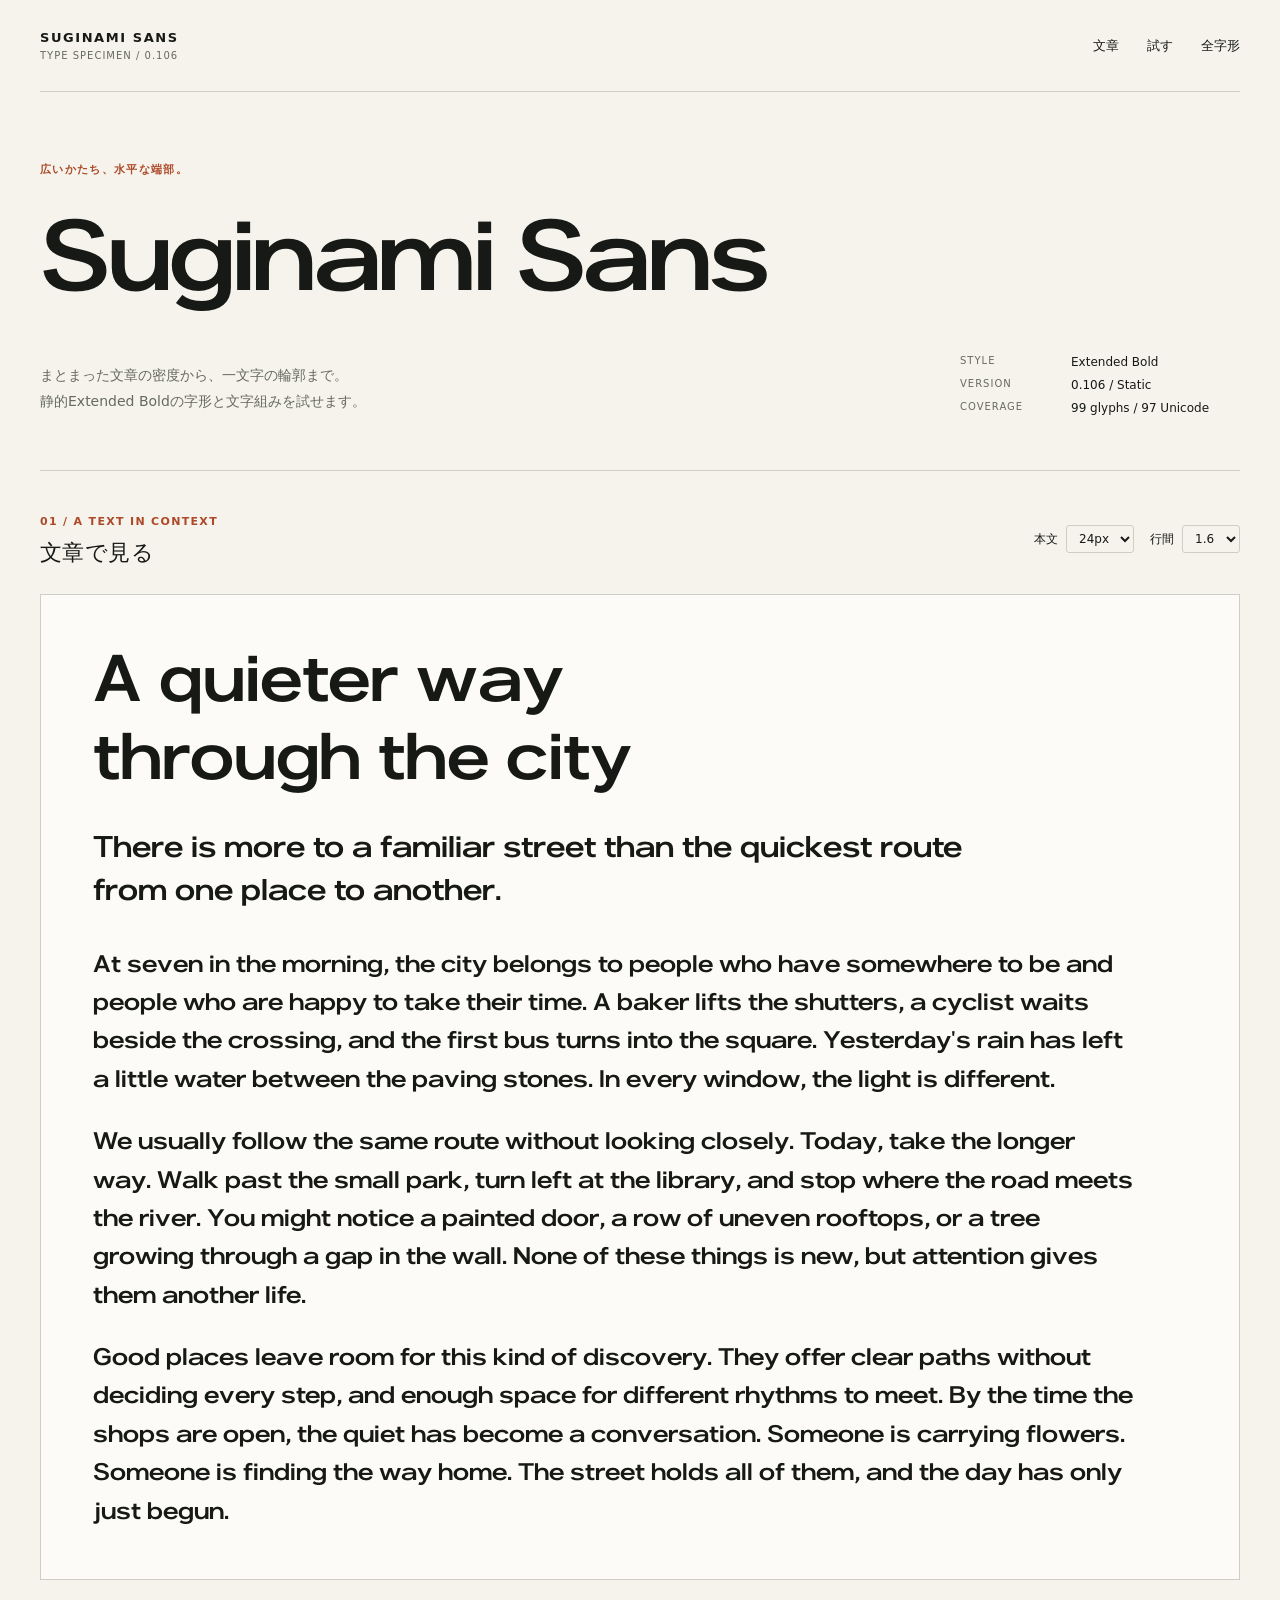
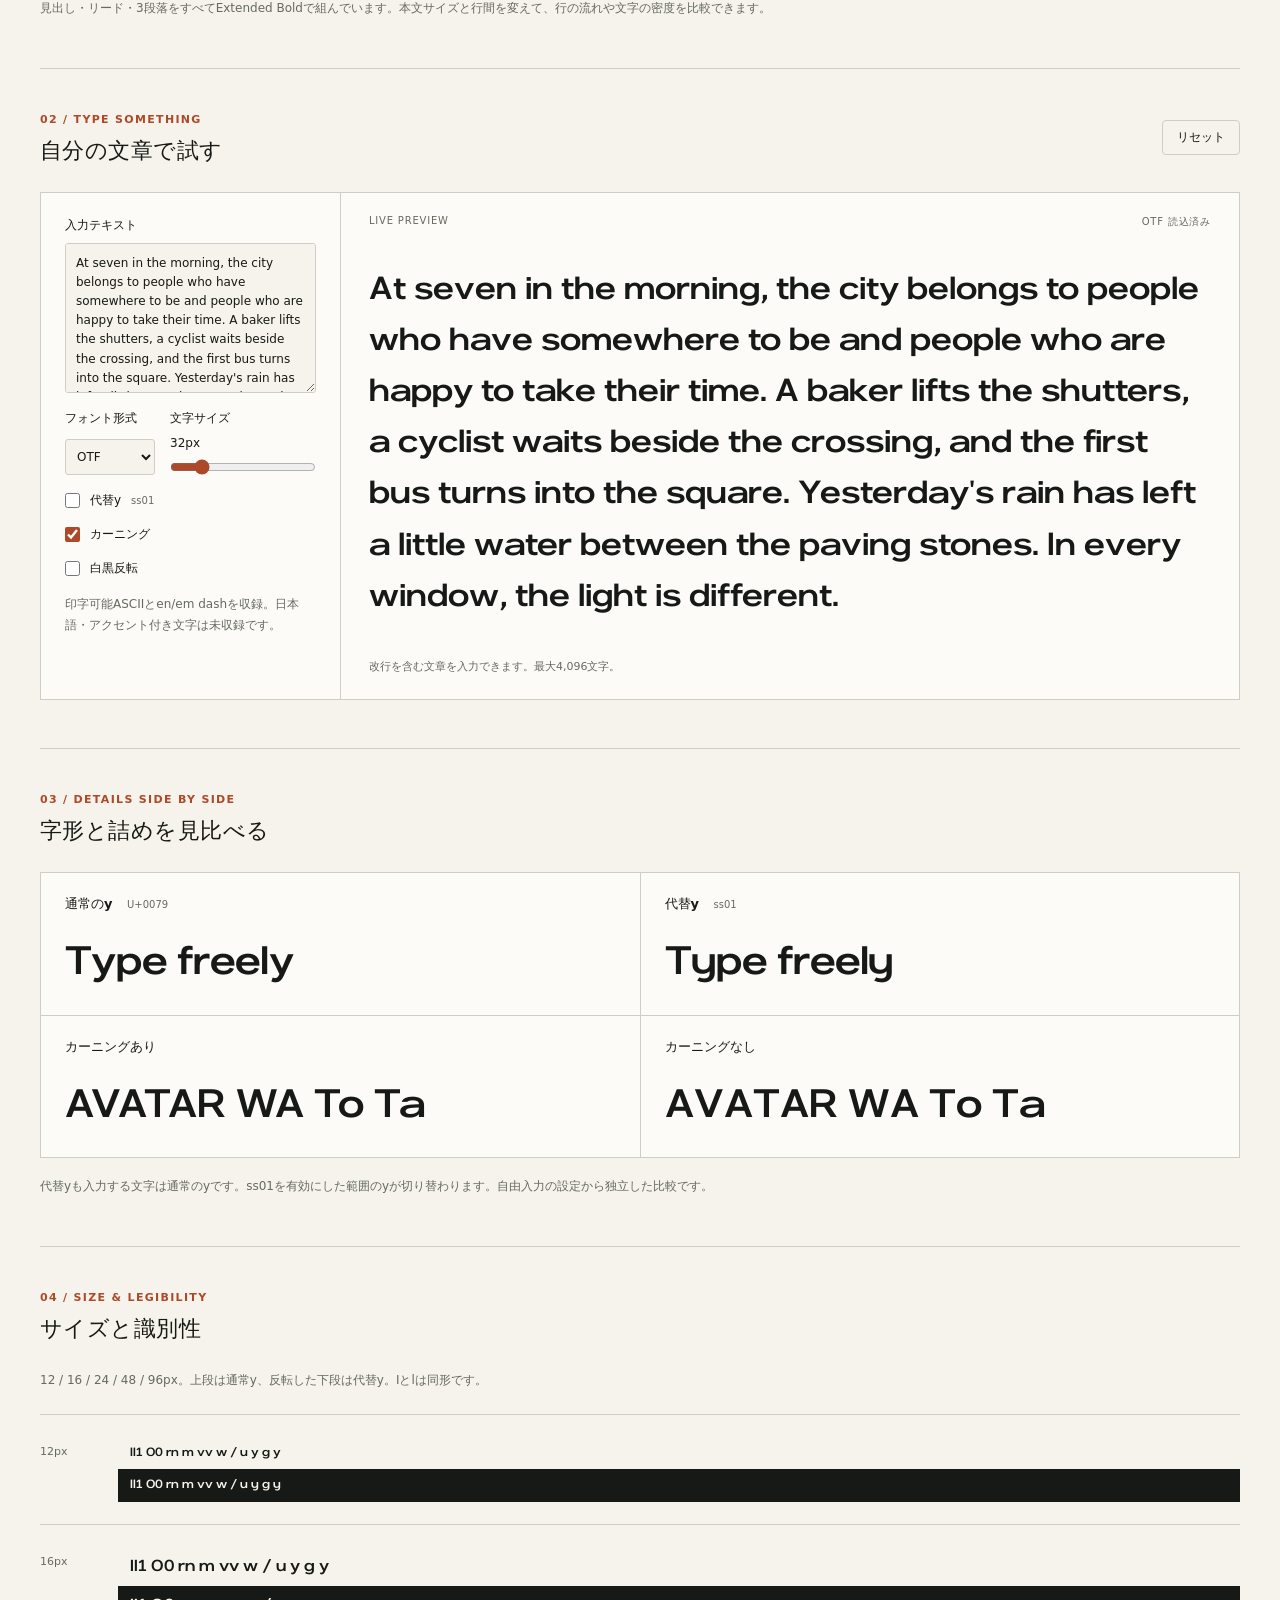
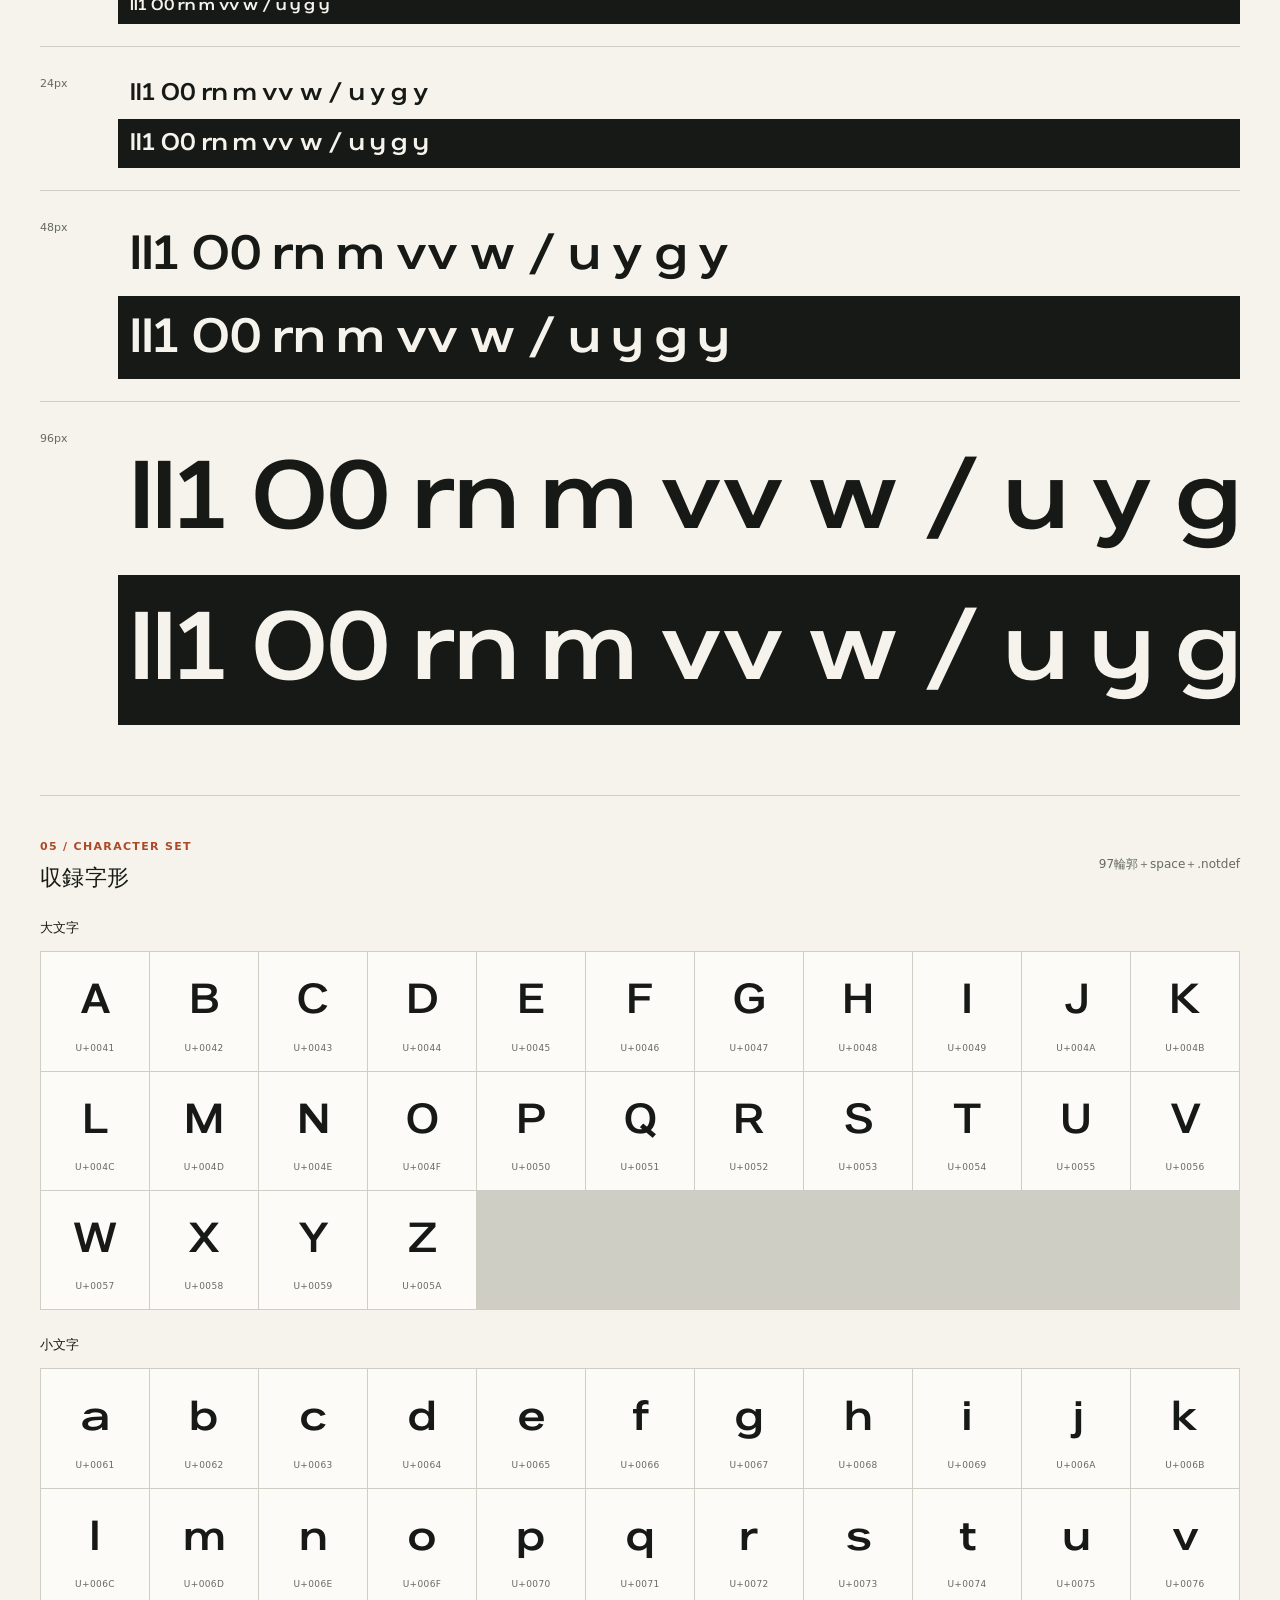
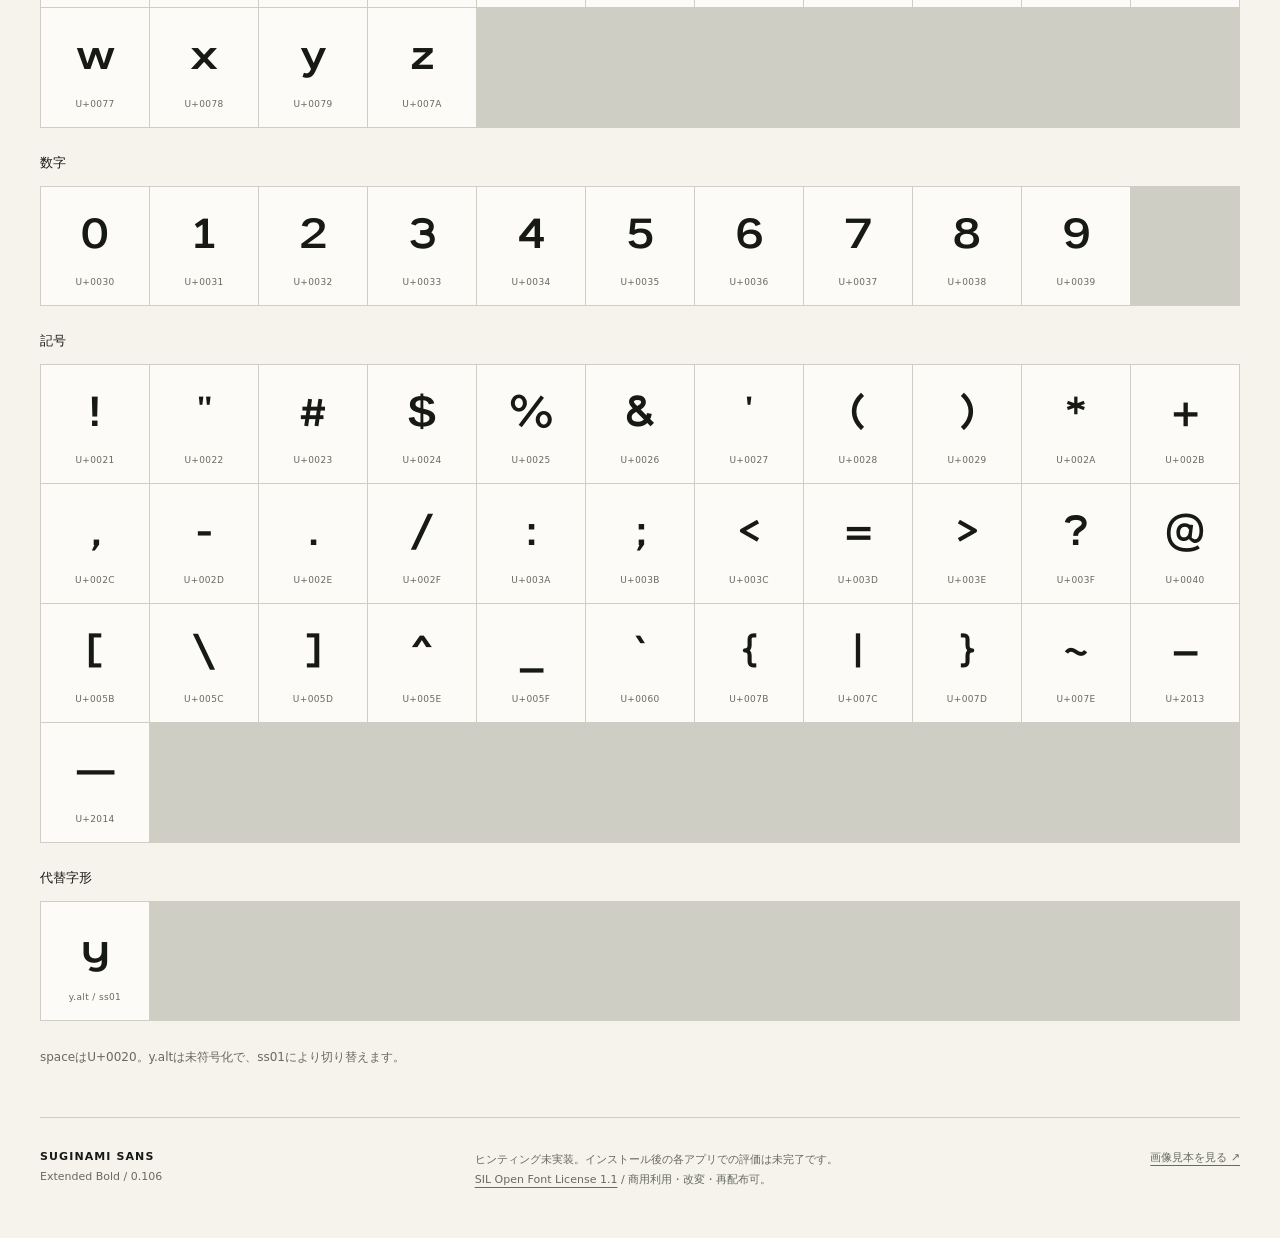
==== commit e65d320b: "License Suginami Sans under OFL 1.1 for public release 0.106" ====
--- a/proofs/index.html
+++ b/proofs/index.html
@@ -6,19 +6,19 @@
   <meta name="color-scheme" content="light dark">
   <title>Suginami Sans — Extended Bold 見本</title>
   <link rel="stylesheet" href="specimen.css">
-  <script id="specimen-data" type="application/json">{"version": "0.105", "encoded": [32, 33, 34, 35, 36, 37, 38, 39, 40, 41, 42, 43, 44, 45, 46, 47, 48, 49, 50, 51, 52, 53, 54, 55, 56, 57, 58, 59, 60, 61, 62, 63, 64, 65, 66, 67, 68, 69, 70, 71, 72, 73, 74, 75, 76, 77, 78, 79, 80, 81, 82, 83, 84, 85, 86, 87, 88, 89, 90, 91, 92, 93, 94, 95, 96, 97, 98, 99, 100, 101, 102, 103, 104, 105, 106, 107, 108, 109, 110, 111, 112, 113, 114, 115, 116, 117, 118, 119, 120, 121, 122, 123, 124, 125, 126, 8211, 8212], "article": {"title": "A quieter way through the city", "deck": "There is more to a familiar street than the quickest route from one place to another.", "paragraphs": ["At seven in the morning, the city belongs to people who have somewhere to be and people who are happy to take their time. A baker lifts the shutters, a cyclist waits beside the crossing, and the first bus turns into the square. Yesterday's rain has left a little water between the paving stones. In every window, the light is different.", "We usually follow the same route without looking closely. Today, take the longer way. Walk past the small park, turn left at the library, and stop where the road meets the river. You might notice a painted door, a row of uneven rooftops, or a tree growing through a gap in the wall. None of these things is new, but attention gives them another life.", "Good places leave room for this kind of discovery. They offer clear paths without deciding every step, and enough space for different rhythms to meet. By the time the shops are open, the quiet has become a conversation. Someone is carrying flowers. Someone is finding the way home. The street holds all of them, and the day has only just begun."]}, "expected_widths_100px": {"otf": {"default": 582.6, "alternate": 581.0, "kern_on": 909.2, "kern_off": 959.4}, "ttf": {"default": 582.6, "alternate": 581.0, "kern_on": 909.2, "kern_off": 959.4}}}</script>
+  <script id="specimen-data" type="application/json">{"version": "0.106", "encoded": [32, 33, 34, 35, 36, 37, 38, 39, 40, 41, 42, 43, 44, 45, 46, 47, 48, 49, 50, 51, 52, 53, 54, 55, 56, 57, 58, 59, 60, 61, 62, 63, 64, 65, 66, 67, 68, 69, 70, 71, 72, 73, 74, 75, 76, 77, 78, 79, 80, 81, 82, 83, 84, 85, 86, 87, 88, 89, 90, 91, 92, 93, 94, 95, 96, 97, 98, 99, 100, 101, 102, 103, 104, 105, 106, 107, 108, 109, 110, 111, 112, 113, 114, 115, 116, 117, 118, 119, 120, 121, 122, 123, 124, 125, 126, 8211, 8212], "article": {"title": "A quieter way through the city", "deck": "There is more to a familiar street than the quickest route from one place to another.", "paragraphs": ["At seven in the morning, the city belongs to people who have somewhere to be and people who are happy to take their time. A baker lifts the shutters, a cyclist waits beside the crossing, and the first bus turns into the square. Yesterday's rain has left a little water between the paving stones. In every window, the light is different.", "We usually follow the same route without looking closely. Today, take the longer way. Walk past the small park, turn left at the library, and stop where the road meets the river. You might notice a painted door, a row of uneven rooftops, or a tree growing through a gap in the wall. None of these things is new, but attention gives them another life.", "Good places leave room for this kind of discovery. They offer clear paths without deciding every step, and enough space for different rhythms to meet. By the time the shops are open, the quiet has become a conversation. Someone is carrying flowers. Someone is finding the way home. The street holds all of them, and the day has only just begun."]}, "expected_widths_100px": {"otf": {"default": 582.6, "alternate": 581.0, "kern_on": 909.2, "kern_off": 959.4}, "ttf": {"default": 582.6, "alternate": 581.0, "kern_on": 909.2, "kern_off": 959.4}}}</script>
   <script src="specimen.js" defer></script>
 </head>
 <body>
   <header class="masthead wrap">
-    <a class="identity" href="#top">SUGINAMI SANS<span>TYPE SPECIMEN / 0.105</span></a>
+    <a class="identity" href="#top">SUGINAMI SANS<span>TYPE SPECIMEN / 0.106</span></a>
     <nav aria-label="ページ内"><a href="#reading">文章</a><a href="#try">試す</a><a href="#characters">全字形</a></nav>
   </header>
   <main id="top" class="wrap">
     <section class="intro" aria-labelledby="title">
       <div class="eyebrow">広いかたち、水平な端部。</div>
       <h1 id="title" class="face">Suginami Sans</h1>
-      <div class="intro-bottom"><p>まとまった文章の密度から、一文字の輪郭まで。<br>静的Extended Boldの字形と文字組みを試せます。</p><dl class="specs"><div><dt>STYLE</dt><dd>Extended Bold</dd></div><div><dt>VERSION</dt><dd>0.105 / Static</dd></div><div><dt>COVERAGE</dt><dd>99 glyphs / 97 Unicode</dd></div></dl></div>
+      <div class="intro-bottom"><p>まとまった文章の密度から、一文字の輪郭まで。<br>静的Extended Boldの字形と文字組みを試せます。</p><dl class="specs"><div><dt>STYLE</dt><dd>Extended Bold</dd></div><div><dt>VERSION</dt><dd>0.106 / Static</dd></div><div><dt>COVERAGE</dt><dd>99 glyphs / 97 Unicode</dd></div></dl></div>
     </section>
 
     <section id="reading" class="section" aria-labelledby="reading-title">
@@ -52,6 +52,6 @@
 
     <section id="characters" class="section" aria-labelledby="characters-title"><div class="section-heading"><div><span class="eyebrow">05 / CHARACTER SET</span><h2 id="characters-title">収録字形</h2></div><span class="hint">97輪郭＋space＋.notdef</span></div><h3>大文字</h3><div class="glyph-grid"><div class="glyph"><span class="face">A</span><small>U+0041</small></div><div class="glyph"><span class="face">B</span><small>U+0042</small></div><div class="glyph"><span class="face">C</span><small>U+0043</small></div><div class="glyph"><span class="face">D</span><small>U+0044</small></div><div class="glyph"><span class="face">E</span><small>U+0045</small></div><div class="glyph"><span class="face">F</span><small>U+0046</small></div><div class="glyph"><span class="face">G</span><small>U+0047</small></div><div class="glyph"><span class="face">H</span><small>U+0048</small></div><div class="glyph"><span class="face">I</span><small>U+0049</small></div><div class="glyph"><span class="face">J</span><small>U+004A</small></div><div class="glyph"><span class="face">K</span><small>U+004B</small></div><div class="glyph"><span class="face">L</span><small>U+004C</small></div><div class="glyph"><span class="face">M</span><small>U+004D</small></div><div class="glyph"><span class="face">N</span><small>U+004E</small></div><div class="glyph"><span class="face">O</span><small>U+004F</small></div><div class="glyph"><span class="face">P</span><small>U+0050</small></div><div class="glyph"><span class="face">Q</span><small>U+0051</small></div><div class="glyph"><span class="face">R</span><small>U+0052</small></div><div class="glyph"><span class="face">S</span><small>U+0053</small></div><div class="glyph"><span class="face">T</span><small>U+0054</small></div><div class="glyph"><span class="face">U</span><small>U+0055</small></div><div class="glyph"><span class="face">V</span><small>U+0056</small></div><div class="glyph"><span class="face">W</span><small>U+0057</small></div><div class="glyph"><span class="face">X</span><small>U+0058</small></div><div class="glyph"><span class="face">Y</span><small>U+0059</small></div><div class="glyph"><span class="face">Z</span><small>U+005A</small></div></div><h3>小文字</h3><div class="glyph-grid"><div class="glyph"><span class="face">a</span><small>U+0061</small></div><div class="glyph"><span class="face">b</span><small>U+0062</small></div><div class="glyph"><span class="face">c</span><small>U+0063</small></div><div class="glyph"><span class="face">d</span><small>U+0064</small></div><div class="glyph"><span class="face">e</span><small>U+0065</small></div><div class="glyph"><span class="face">f</span><small>U+0066</small></div><div class="glyph"><span class="face">g</span><small>U+0067</small></div><div class="glyph"><span class="face">h</span><small>U+0068</small></div><div class="glyph"><span class="face">i</span><small>U+0069</small></div><div class="glyph"><span class="face">j</span><small>U+006A</small></div><div class="glyph"><span class="face">k</span><small>U+006B</small></div><div class="glyph"><span class="face">l</span><small>U+006C</small></div><div class="glyph"><span class="face">m</span><small>U+006D</small></div><div class="glyph"><span class="face">n</span><small>U+006E</small></div><div class="glyph"><span class="face">o</span><small>U+006F</small></div><div class="glyph"><span class="face">p</span><small>U+0070</small></div><div class="glyph"><span class="face">q</span><small>U+0071</small></div><div class="glyph"><span class="face">r</span><small>U+0072</small></div><div class="glyph"><span class="face">s</span><small>U+0073</small></div><div class="glyph"><span class="face">t</span><small>U+0074</small></div><div class="glyph"><span class="face">u</span><small>U+0075</small></div><div class="glyph"><span class="face">v</span><small>U+0076</small></div><div class="glyph"><span class="face">w</span><small>U+0077</small></div><div class="glyph"><span class="face">x</span><small>U+0078</small></div><div class="glyph"><span class="face">y</span><small>U+0079</small></div><div class="glyph"><span class="face">z</span><small>U+007A</small></div></div><h3>数字</h3><div class="glyph-grid"><div class="glyph"><span class="face">0</span><small>U+0030</small></div><div class="glyph"><span class="face">1</span><small>U+0031</small></div><div class="glyph"><span class="face">2</span><small>U+0032</small></div><div class="glyph"><span class="face">3</span><small>U+0033</small></div><div class="glyph"><span class="face">4</span><small>U+0034</small></div><div class="glyph"><span class="face">5</span><small>U+0035</small></div><div class="glyph"><span class="face">6</span><small>U+0036</small></div><div class="glyph"><span class="face">7</span><small>U+0037</small></div><div class="glyph"><span class="face">8</span><small>U+0038</small></div><div class="glyph"><span class="face">9</span><small>U+0039</small></div></div><h3>記号</h3><div class="glyph-grid"><div class="glyph"><span class="face">!</span><small>U+0021</small></div><div class="glyph"><span class="face">&quot;</span><small>U+0022</small></div><div class="glyph"><span class="face">#</span><small>U+0023</small></div><div class="glyph"><span class="face">$</span><small>U+0024</small></div><div class="glyph"><span class="face">%</span><small>U+0025</small></div><div class="glyph"><span class="face">&amp;</span><small>U+0026</small></div><div class="glyph"><span class="face">&#x27;</span><small>U+0027</small></div><div class="glyph"><span class="face">(</span><small>U+0028</small></div><div class="glyph"><span class="face">)</span><small>U+0029</small></div><div class="glyph"><span class="face">*</span><small>U+002A</small></div><div class="glyph"><span class="face">+</span><small>U+002B</small></div><div class="glyph"><span class="face">,</span><small>U+002C</small></div><div class="glyph"><span class="face">-</span><small>U+002D</small></div><div class="glyph"><span class="face">.</span><small>U+002E</small></div><div class="glyph"><span class="face">/</span><small>U+002F</small></div><div class="glyph"><span class="face">:</span><small>U+003A</small></div><div class="glyph"><span class="face">;</span><small>U+003B</small></div><div class="glyph"><span class="face">&lt;</span><small>U+003C</small></div><div class="glyph"><span class="face">=</span><small>U+003D</small></div><div class="glyph"><span class="face">&gt;</span><small>U+003E</small></div><div class="glyph"><span class="face">?</span><small>U+003F</small></div><div class="glyph"><span class="face">@</span><small>U+0040</small></div><div class="glyph"><span class="face">[</span><small>U+005B</small></div><div class="glyph"><span class="face">\</span><small>U+005C</small></div><div class="glyph"><span class="face">]</span><small>U+005D</small></div><div class="glyph"><span class="face">^</span><small>U+005E</small></div><div class="glyph"><span class="face">_</span><small>U+005F</small></div><div class="glyph"><span class="face">`</span><small>U+0060</small></div><div class="glyph"><span class="face">{</span><small>U+007B</small></div><div class="glyph"><span class="face">|</span><small>U+007C</small></div><div class="glyph"><span class="face">}</span><small>U+007D</small></div><div class="glyph"><span class="face">~</span><small>U+007E</small></div><div class="glyph"><span class="face">–</span><small>U+2013</small></div><div class="glyph"><span class="face">—</span><small>U+2014</small></div></div><h3>代替字形</h3><div class="glyph-grid"><div class="glyph"><span class="face alternate">y</span><small>y.alt / ss01</small></div></div><p class="hint">spaceはU+0020。y.altは未符号化で、ss01により切り替えます。</p></section>
   </main>
-  <footer class="wrap"><div><strong>SUGINAMI SANS</strong><span>Extended Bold / 0.105</span></div><p>ヒンティング未実装。インストール後の各アプリでの評価は未完了です。<br>一般向けの配布ライセンスは未設定です。</p><a href="specimen.png">画像見本を見る ↗</a></footer>
+  <footer class="wrap"><div><strong>SUGINAMI SANS</strong><span>Extended Bold / 0.106</span></div><p>ヒンティング未実装。インストール後の各アプリでの評価は未完了です。<br><a href="../OFL.txt">SIL Open Font License 1.1</a> / 商用利用・改変・再配布可。</p><a href="specimen.png">画像見本を見る ↗</a></footer>
 </body>
 </html>
